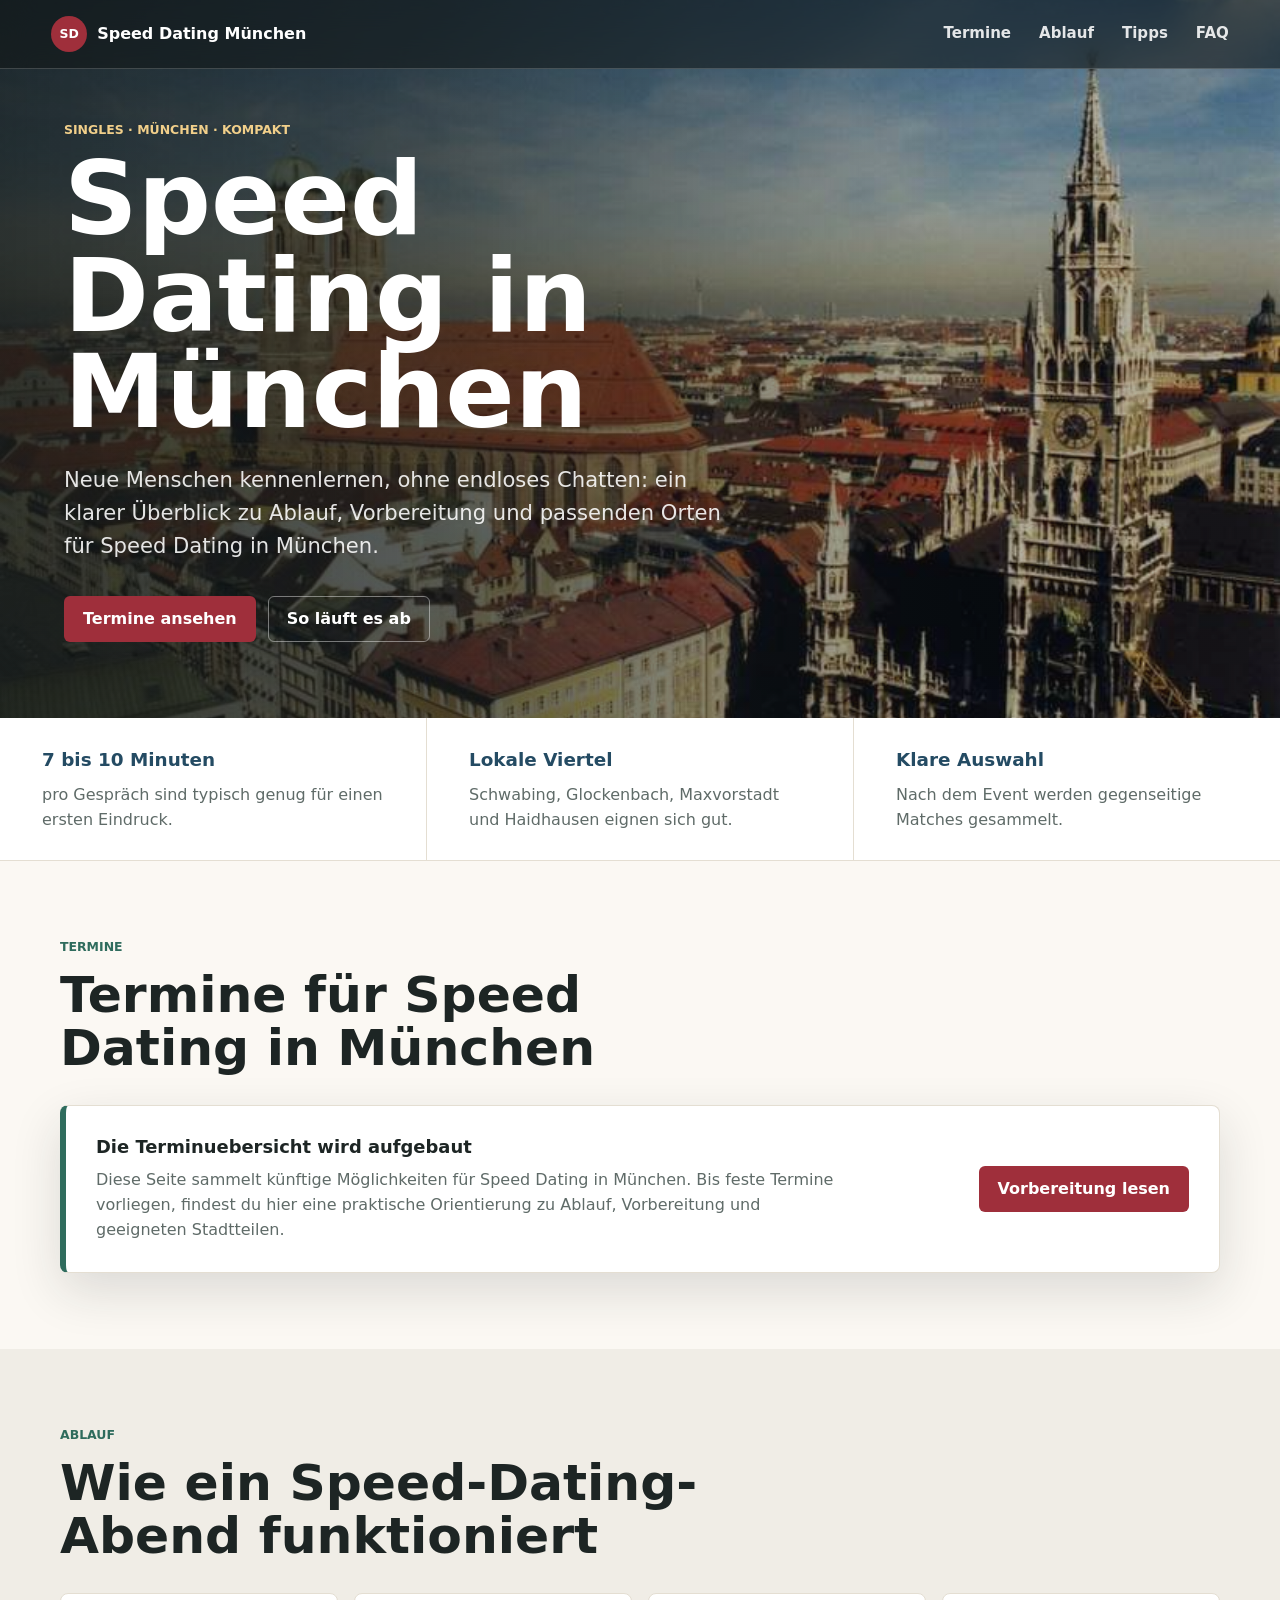
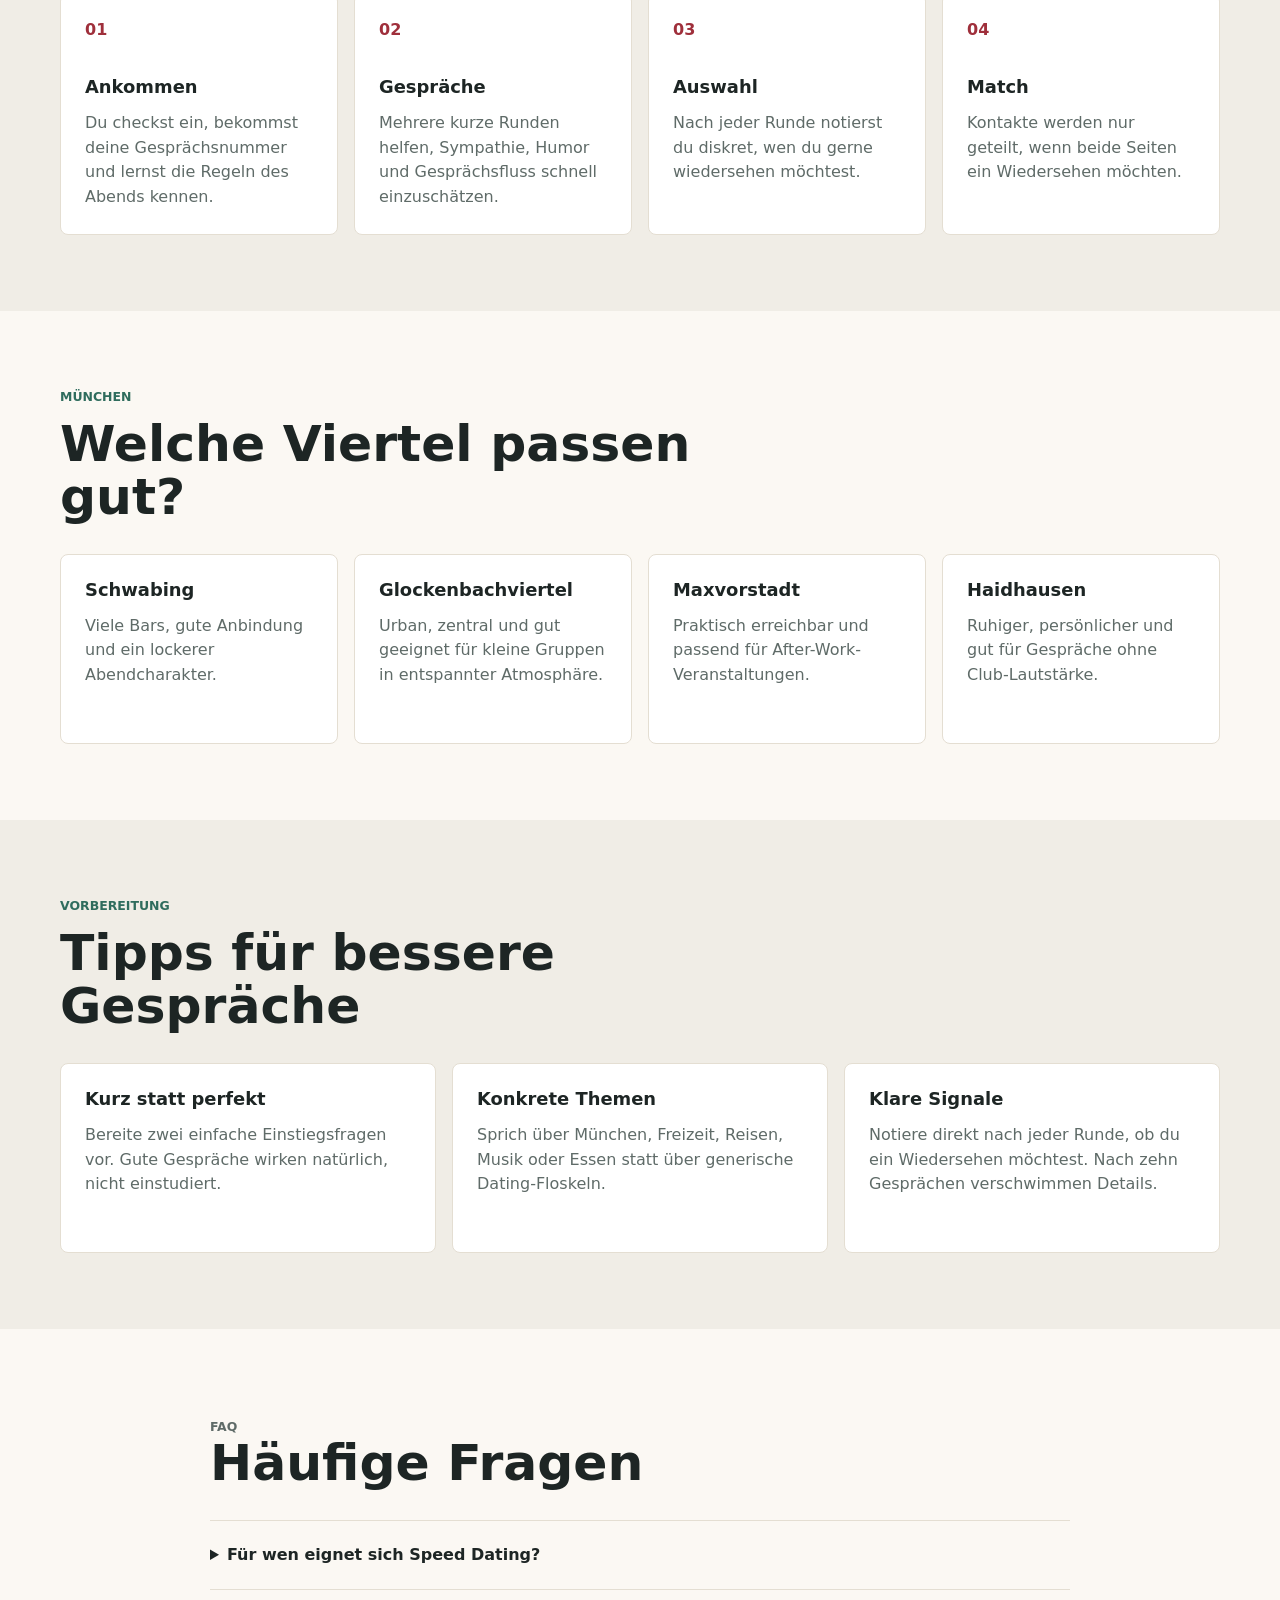
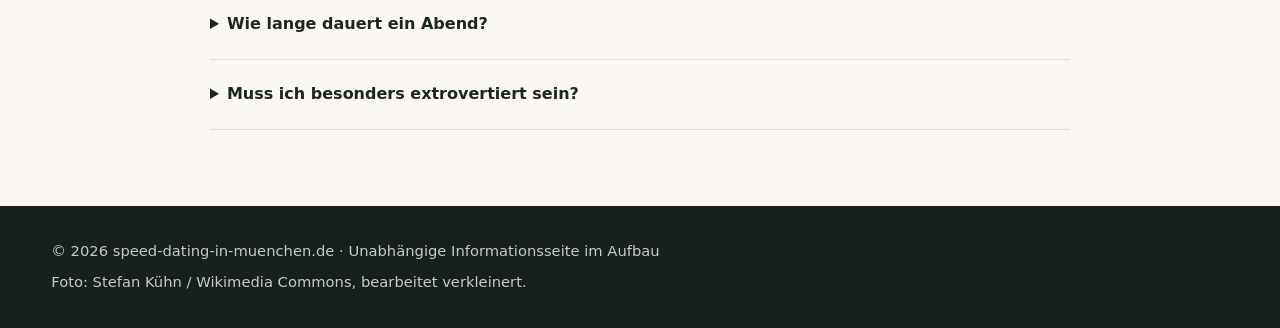
==== index.html @ 62403148 "Initial static site" ====
<!doctype html>
<html lang="de">
  <head>
    <meta charset="utf-8">
    <meta name="viewport" content="width=device-width, initial-scale=1">
    <title>Speed Dating in München | Termine, Ablauf und Tipps</title>
    <meta name="description" content="Speed Dating in München: kompakter Überblick zu Ablauf, passenden Vierteln, Vorbereitung und künftigen Terminen für Singles in München.">
    <link rel="canonical" href="https://speed-dating-in-muenchen.de/">
    <meta name="robots" content="index,follow">
    <meta property="og:type" content="website">
    <meta property="og:title" content="Speed Dating in München">
    <meta property="og:description" content="Ein lokaler Überblick für Singles: Ablauf, Vorbereitung und kommende Speed-Dating-Möglichkeiten in München.">
    <meta property="og:url" content="https://speed-dating-in-muenchen.de/">
    <meta property="og:image" content="https://speed-dating-in-muenchen.de/assets/munich-skyline.jpg">
    <meta name="twitter:card" content="summary_large_image">
    <link rel="stylesheet" href="/styles.css">
    <script type="application/ld+json">
      {
        "@context": "https://schema.org",
        "@type": "WebSite",
        "name": "Speed Dating in München",
        "url": "https://speed-dating-in-muenchen.de/",
        "inLanguage": "de-DE",
        "description": "Lokale Informationsseite zu Speed Dating in München, Ablauf, Vorbereitung und passenden Orten."
      }
    </script>
  </head>
  <body>
    <header class="site-header" aria-label="Kopfbereich">
      <a class="brand" href="/" aria-label="Speed Dating in München Startseite">
        <span class="brand-mark" aria-hidden="true">SD</span>
        <span>Speed Dating München</span>
      </a>
      <nav class="nav" aria-label="Hauptnavigation">
        <a href="#termine">Termine</a>
        <a href="#ablauf">Ablauf</a>
        <a href="#tipps">Tipps</a>
        <a href="#faq">FAQ</a>
      </nav>
    </header>

    <main>
      <section class="hero" aria-label="Speed Dating in München">
        <div class="hero-content">
          <p class="eyebrow">Singles · München · kompakt</p>
          <h1>Speed Dating in München</h1>
          <p class="hero-copy">Neue Menschen kennenlernen, ohne endloses Chatten: ein klarer Überblick zu Ablauf, Vorbereitung und passenden Orten für Speed Dating in München.</p>
          <div class="hero-actions">
            <a class="button button-primary" href="#termine">Termine ansehen</a>
            <a class="button button-secondary" href="#ablauf">So läuft es ab</a>
          </div>
        </div>
      </section>

      <section class="intro" aria-label="Kurzüberblick">
        <div class="intro-item">
          <strong>7 bis 10 Minuten</strong>
          <span>pro Gespräch sind typisch genug für einen ersten Eindruck.</span>
        </div>
        <div class="intro-item">
          <strong>Lokale Viertel</strong>
          <span>Schwabing, Glockenbach, Maxvorstadt und Haidhausen eignen sich gut.</span>
        </div>
        <div class="intro-item">
          <strong>Klare Auswahl</strong>
          <span>Nach dem Event werden gegenseitige Matches gesammelt.</span>
        </div>
      </section>

      <section id="termine" class="section">
        <div class="section-heading">
          <p class="eyebrow">Termine</p>
          <h2>Termine für Speed Dating in München</h2>
        </div>
        <div class="notice">
          <div>
            <h3>Die Terminuebersicht wird aufgebaut</h3>
            <p>Diese Seite sammelt künftige Möglichkeiten für Speed Dating in München. Bis feste Termine vorliegen, findest du hier eine praktische Orientierung zu Ablauf, Vorbereitung und geeigneten Stadtteilen.</p>
          </div>
          <a class="button button-primary" href="#tipps">Vorbereitung lesen</a>
        </div>
      </section>

      <section id="ablauf" class="section band">
        <div class="section-heading">
          <p class="eyebrow">Ablauf</p>
          <h2>Wie ein Speed-Dating-Abend funktioniert</h2>
        </div>
        <div class="steps">
          <article>
            <span>01</span>
            <h3>Ankommen</h3>
            <p>Du checkst ein, bekommst deine Gesprächsnummer und lernst die Regeln des Abends kennen.</p>
          </article>
          <article>
            <span>02</span>
            <h3>Gespräche</h3>
            <p>Mehrere kurze Runden helfen, Sympathie, Humor und Gesprächsfluss schnell einzuschätzen.</p>
          </article>
          <article>
            <span>03</span>
            <h3>Auswahl</h3>
            <p>Nach jeder Runde notierst du diskret, wen du gerne wiedersehen möchtest.</p>
          </article>
          <article>
            <span>04</span>
            <h3>Match</h3>
            <p>Kontakte werden nur geteilt, wenn beide Seiten ein Wiedersehen möchten.</p>
          </article>
        </div>
      </section>

      <section class="section">
        <div class="section-heading">
          <p class="eyebrow">München</p>
          <h2>Welche Viertel passen gut?</h2>
        </div>
        <div class="districts">
          <article>
            <h3>Schwabing</h3>
            <p>Viele Bars, gute Anbindung und ein lockerer Abendcharakter.</p>
          </article>
          <article>
            <h3>Glockenbachviertel</h3>
            <p>Urban, zentral und gut geeignet für kleine Gruppen in entspannter Atmosphäre.</p>
          </article>
          <article>
            <h3>Maxvorstadt</h3>
            <p>Praktisch erreichbar und passend für After-Work-Veranstaltungen.</p>
          </article>
          <article>
            <h3>Haidhausen</h3>
            <p>Ruhiger, persönlicher und gut für Gespräche ohne Club-Lautstärke.</p>
          </article>
        </div>
      </section>

      <section id="tipps" class="section band">
        <div class="section-heading">
          <p class="eyebrow">Vorbereitung</p>
          <h2>Tipps für bessere Gespräche</h2>
        </div>
        <div class="tips">
          <article>
            <h3>Kurz statt perfekt</h3>
            <p>Bereite zwei einfache Einstiegsfragen vor. Gute Gespräche wirken natürlich, nicht einstudiert.</p>
          </article>
          <article>
            <h3>Konkrete Themen</h3>
            <p>Sprich über München, Freizeit, Reisen, Musik oder Essen statt über generische Dating-Floskeln.</p>
          </article>
          <article>
            <h3>Klare Signale</h3>
            <p>Notiere direkt nach jeder Runde, ob du ein Wiedersehen möchtest. Nach zehn Gesprächen verschwimmen Details.</p>
          </article>
        </div>
      </section>

      <section id="faq" class="section faq">
        <div class="section-heading">
          <p class="eyebrow">FAQ</p>
          <h2>Häufige Fragen</h2>
        </div>
        <details>
          <summary>Für wen eignet sich Speed Dating?</summary>
          <p>Für Singles, die reale Gespräche schneller und verbindlicher finden als lange App-Chats.</p>
        </details>
        <details>
          <summary>Wie lange dauert ein Abend?</summary>
          <p>Viele Events dauern rund zwei Stunden, abhängig von Gruppengröße, Pausen und Auswertung.</p>
        </details>
        <details>
          <summary>Muss ich besonders extrovertiert sein?</summary>
          <p>Nein. Ein paar klare Fragen und aktives Zuhören reichen oft, um sympathisch und präsent zu wirken.</p>
        </details>
      </section>
    </main>

    <footer class="footer">
      <p>© 2026 speed-dating-in-muenchen.de · Unabhängige Informationsseite im Aufbau</p>
      <p>Foto: Stefan Kühn / Wikimedia Commons, bearbeitet verkleinert.</p>
    </footer>
  </body>
</html>
---- styles.css ----
:root {
  color-scheme: light;
  --ink: #1d2524;
  --muted: #5f6b68;
  --paper: #fbf8f3;
  --panel: #ffffff;
  --line: #e4ded2;
  --red: #9f2f3b;
  --red-dark: #7c2430;
  --green: #2f6c5d;
  --blue: #244b63;
  --shadow: 0 18px 50px rgba(29, 37, 36, 0.14);
}

* {
  box-sizing: border-box;
}

html {
  scroll-behavior: smooth;
}

body {
  margin: 0;
  background: var(--paper);
  color: var(--ink);
  font-family: Inter, ui-sans-serif, system-ui, -apple-system, BlinkMacSystemFont, "Segoe UI", sans-serif;
  line-height: 1.55;
}

a {
  color: inherit;
}

.site-header {
  position: fixed;
  z-index: 10;
  top: 0;
  left: 0;
  right: 0;
  display: flex;
  align-items: center;
  justify-content: space-between;
  gap: 24px;
  padding: 16px clamp(18px, 4vw, 56px);
  color: #fff;
  background: rgba(18, 24, 24, 0.58);
  backdrop-filter: blur(16px);
  border-bottom: 1px solid rgba(255, 255, 255, 0.18);
}

.brand {
  display: inline-flex;
  align-items: center;
  gap: 10px;
  text-decoration: none;
  font-weight: 800;
}

.brand-mark {
  display: inline-grid;
  place-items: center;
  width: 36px;
  height: 36px;
  border-radius: 50%;
  background: var(--red);
  font-size: 0.78rem;
  letter-spacing: 0;
}

.nav {
  display: flex;
  align-items: center;
  gap: clamp(12px, 2.6vw, 28px);
  font-size: 0.94rem;
  font-weight: 650;
}

.nav a {
  text-decoration: none;
  opacity: 0.88;
}

.nav a:hover {
  opacity: 1;
}

.hero {
  min-height: 78vh;
  display: grid;
  align-items: center;
  padding: 120px clamp(18px, 5vw, 72px) 76px;
  color: #fff;
  background:
    linear-gradient(90deg, rgba(18, 24, 24, 0.86) 0%, rgba(18, 24, 24, 0.7) 34%, rgba(18, 24, 24, 0.32) 76%),
    url("/assets/munich-skyline.jpg") center / cover no-repeat;
}

.hero-content {
  width: min(680px, 100%);
}

.eyebrow {
  margin: 0 0 12px;
  color: var(--green);
  font-size: 0.78rem;
  font-weight: 800;
  letter-spacing: 0;
  text-transform: uppercase;
}

.hero .eyebrow {
  color: #f1cf8a;
}

h1,
h2,
h3,
p {
  overflow-wrap: anywhere;
}

h1 {
  margin: 0;
  max-width: 12ch;
  font-size: clamp(3rem, 8vw, 6.5rem);
  line-height: 0.94;
  letter-spacing: 0;
}

.hero-copy {
  max-width: 58ch;
  margin: 24px 0 0;
  color: rgba(255, 255, 255, 0.88);
  font-size: clamp(1.04rem, 2vw, 1.32rem);
}

.hero-actions {
  display: flex;
  flex-wrap: wrap;
  gap: 12px;
  margin-top: 34px;
}

.button {
  display: inline-flex;
  align-items: center;
  justify-content: center;
  min-height: 46px;
  padding: 0 18px;
  border: 1px solid transparent;
  border-radius: 6px;
  text-decoration: none;
  font-weight: 800;
}

.button-primary {
  background: var(--red);
  color: #fff;
}

.button-primary:hover {
  background: var(--red-dark);
}

.button-secondary {
  border-color: rgba(255, 255, 255, 0.42);
  color: #fff;
}

.button-secondary:hover {
  border-color: #fff;
}

.intro {
  display: grid;
  grid-template-columns: repeat(3, minmax(0, 1fr));
  gap: 1px;
  background: var(--line);
  border-bottom: 1px solid var(--line);
}

.intro-item {
  min-height: 128px;
  padding: 28px clamp(18px, 4vw, 42px);
  background: var(--panel);
}

.intro-item strong {
  display: block;
  color: var(--blue);
  font-size: 1.15rem;
}

.intro-item span {
  display: block;
  margin-top: 8px;
  color: var(--muted);
}

.section {
  width: min(1160px, calc(100% - 36px));
  margin: 0 auto;
  padding: 76px 0;
}

.band {
  width: 100%;
  max-width: none;
  padding: 76px max(18px, calc((100vw - 1160px) / 2));
  background: #f0ede6;
}

.section-heading {
  max-width: 700px;
  margin-bottom: 30px;
}

h2 {
  margin: 0;
  color: var(--ink);
  font-size: clamp(2rem, 4vw, 3.15rem);
  line-height: 1.05;
  letter-spacing: 0;
}

h3 {
  margin: 0;
  font-size: 1.12rem;
  line-height: 1.25;
  letter-spacing: 0;
}

.notice {
  display: flex;
  align-items: center;
  justify-content: space-between;
  gap: 28px;
  padding: 30px;
  border: 1px solid var(--line);
  border-left: 6px solid var(--green);
  border-radius: 8px;
  background: var(--panel);
  box-shadow: var(--shadow);
}

.notice p {
  max-width: 760px;
  margin: 10px 0 0;
  color: var(--muted);
}

.notice .button {
  flex: 0 0 auto;
}

.steps,
.districts,
.tips {
  display: grid;
  grid-template-columns: repeat(4, minmax(0, 1fr));
  gap: 16px;
}

.tips {
  grid-template-columns: repeat(3, minmax(0, 1fr));
}

.steps article,
.districts article,
.tips article {
  min-height: 190px;
  padding: 24px;
  border: 1px solid var(--line);
  border-radius: 8px;
  background: var(--panel);
}

.steps span {
  display: inline-block;
  margin-bottom: 34px;
  color: var(--red);
  font-weight: 900;
}

.steps p,
.districts p,
.tips p,
.faq p {
  margin: 12px 0 0;
  color: var(--muted);
}

.faq {
  max-width: 860px;
}

details {
  border-top: 1px solid var(--line);
  background: transparent;
}

details:last-child {
  border-bottom: 1px solid var(--line);
}

summary {
  cursor: pointer;
  padding: 22px 0;
  color: var(--ink);
  font-weight: 800;
}

details p {
  padding: 0 0 22px;
}

.footer {
  padding: 34px clamp(18px, 4vw, 56px);
  color: rgba(255, 255, 255, 0.76);
  background: #17201f;
  font-size: 0.92rem;
}

.footer p {
  margin: 0;
}

.footer p + p {
  margin-top: 8px;
}

@media (max-width: 860px) {
  .site-header {
    position: absolute;
    align-items: flex-start;
    flex-direction: column;
    gap: 12px;
  }

  .nav {
    width: 100%;
    justify-content: space-between;
    gap: 8px;
    font-size: 0.86rem;
  }

  .hero {
    min-height: 74vh;
    padding-top: 168px;
    background-position: 58% center;
  }

  .intro,
  .steps,
  .districts,
  .tips {
    grid-template-columns: 1fr;
  }

  .notice {
    align-items: flex-start;
    flex-direction: column;
  }

  .notice .button,
  .hero-actions .button {
    width: 100%;
  }
}

@media (max-width: 520px) {
  .brand {
    font-size: 0.94rem;
  }

  .nav {
    flex-wrap: wrap;
    justify-content: flex-start;
  }

  .nav a {
    min-height: 32px;
    padding-right: 12px;
  }

  h1 {
    font-size: clamp(2.7rem, 16vw, 4.4rem);
  }

  .section,
  .band {
    padding-top: 56px;
    padding-bottom: 56px;
  }

  .steps article,
  .districts article,
  .tips article {
    min-height: auto;
  }
}
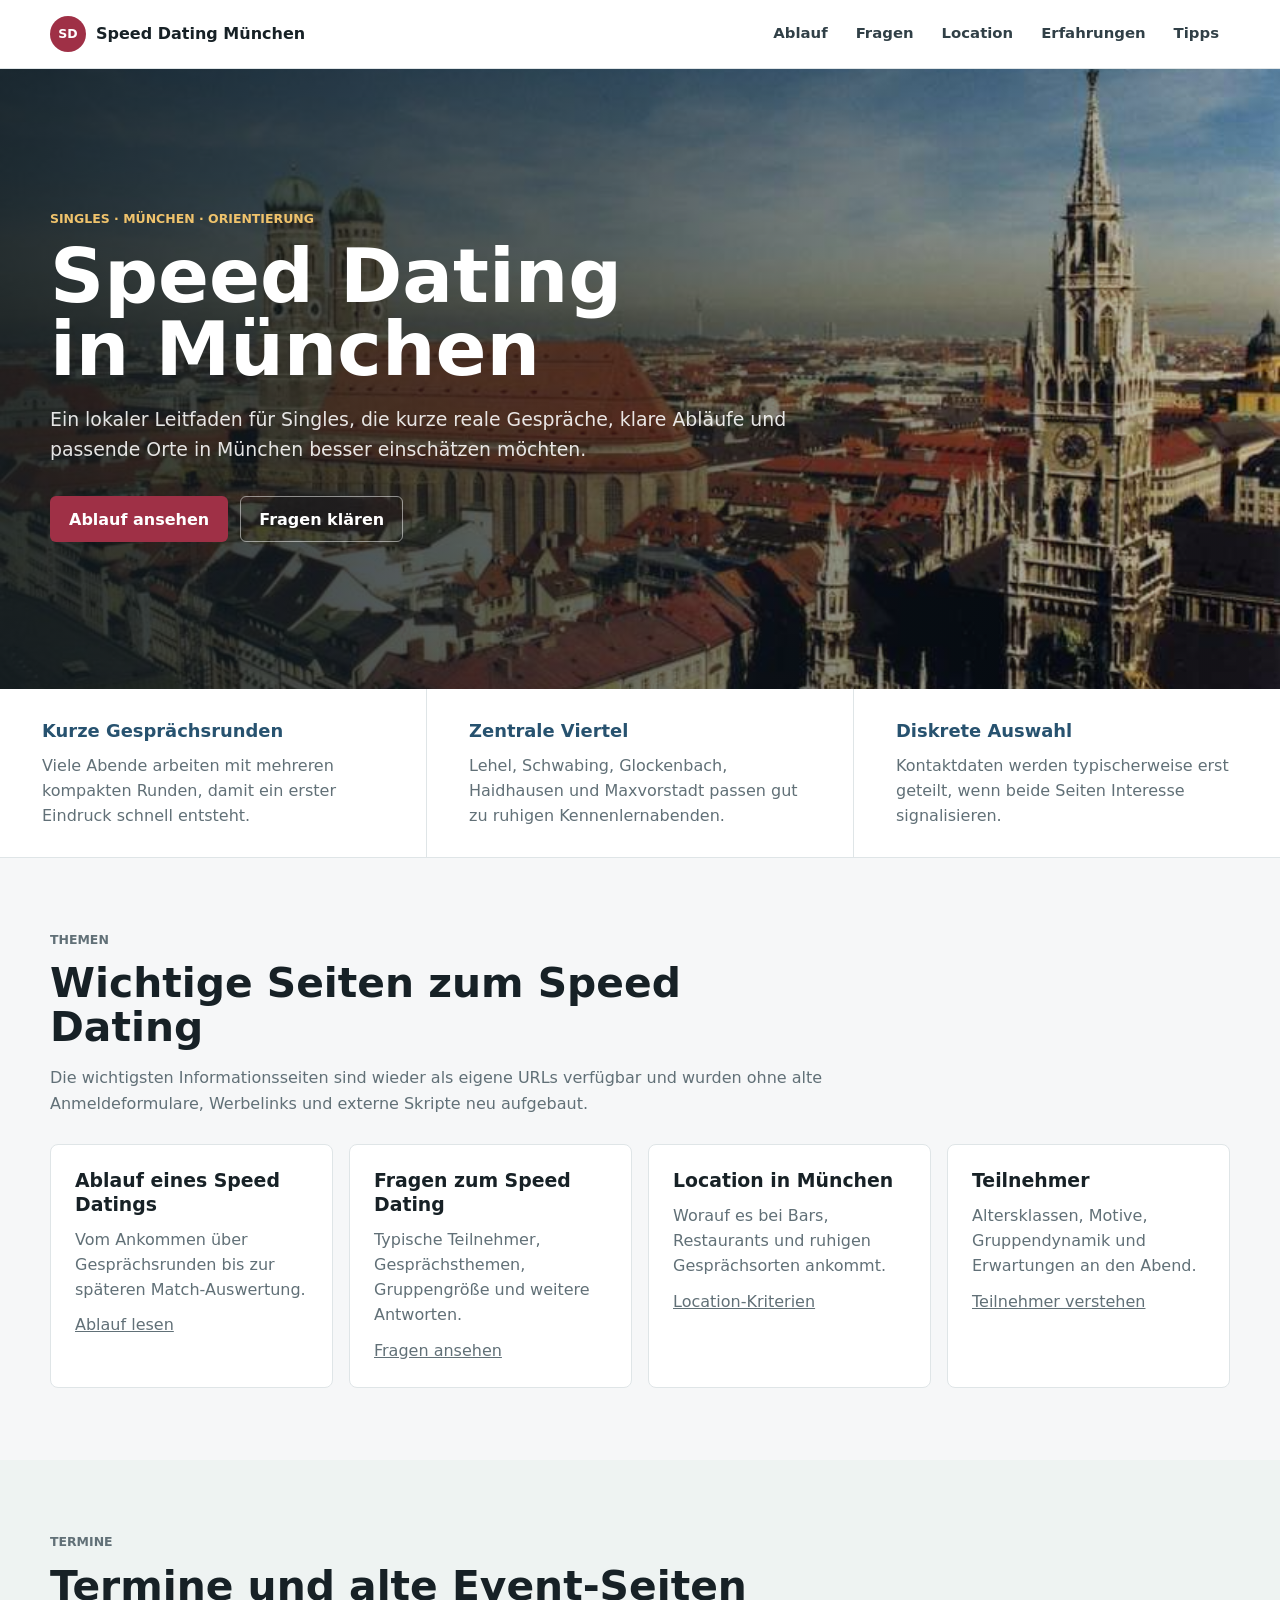
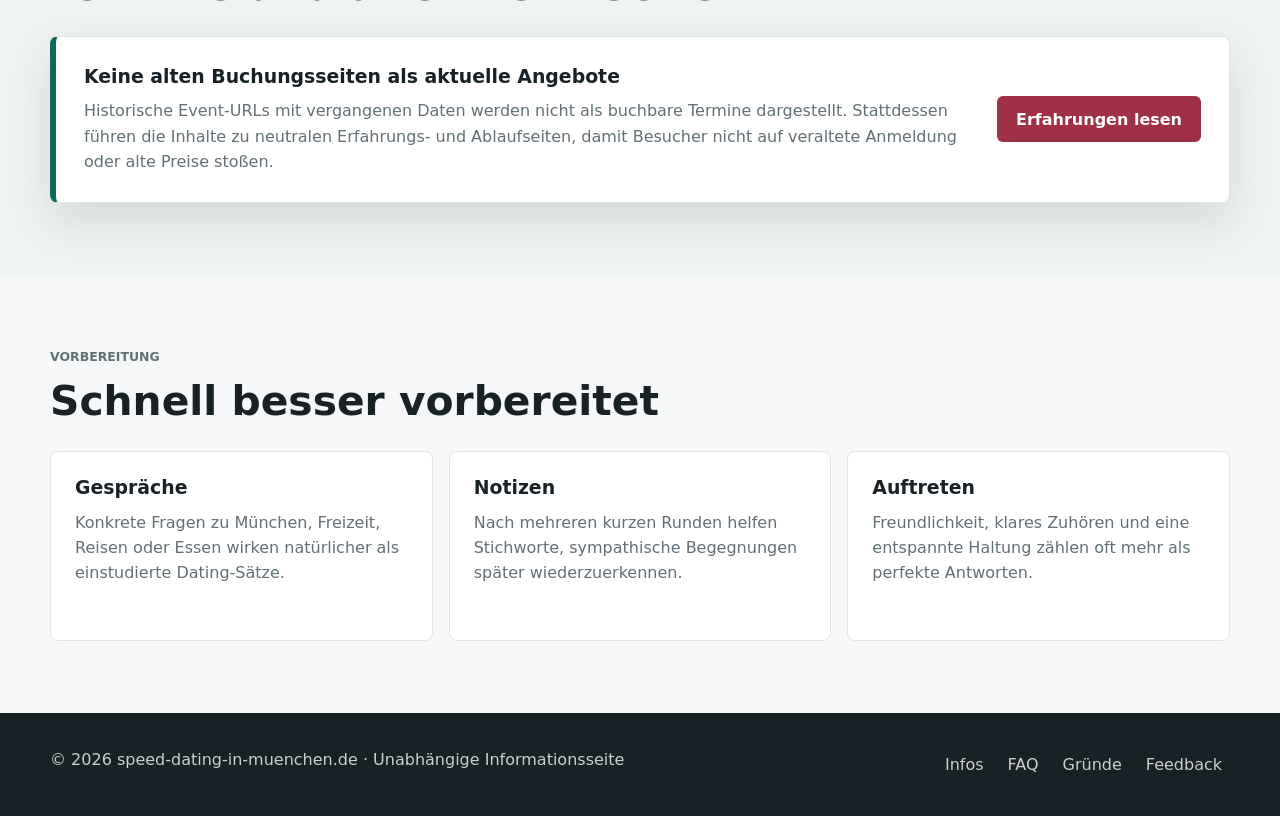
==== commit 36646f1c: "Restore archived speed dating pages" ====
--- a/index.html
+++ b/index.html
@@ -3,13 +3,13 @@
   <head>
     <meta charset="utf-8">
     <meta name="viewport" content="width=device-width, initial-scale=1">
-    <title>Speed Dating in München | Termine, Ablauf und Tipps</title>
-    <meta name="description" content="Speed Dating in München: kompakter Überblick zu Ablauf, passenden Vierteln, Vorbereitung und künftigen Terminen für Singles in München.">
+    <title>Speed Dating in München | Ablauf, Fragen, Tipps und Erfahrungen</title>
+    <meta name="description" content="Speed Dating in München: moderner Überblick zu Ablauf, passenden Locations, Teilnehmern, Fragen, Tipps und Erfahrungen.">
     <link rel="canonical" href="https://speed-dating-in-muenchen.de/">
     <meta name="robots" content="index,follow">
     <meta property="og:type" content="website">
     <meta property="og:title" content="Speed Dating in München">
-    <meta property="og:description" content="Ein lokaler Überblick für Singles: Ablauf, Vorbereitung und kommende Speed-Dating-Möglichkeiten in München.">
+    <meta property="og:description" content="Lokale Informationsseite zu Speed Dating in München, Ablauf, Vorbereitung, Teilnehmern und Erfahrungen.">
     <meta property="og:url" content="https://speed-dating-in-muenchen.de/">
     <meta property="og:image" content="https://speed-dating-in-muenchen.de/assets/munich-skyline.jpg">
     <meta name="twitter:card" content="summary_large_image">
@@ -20,165 +20,131 @@
         "@type": "WebSite",
         "name": "Speed Dating in München",
         "url": "https://speed-dating-in-muenchen.de/",
-        "inLanguage": "de-DE",
-        "description": "Lokale Informationsseite zu Speed Dating in München, Ablauf, Vorbereitung und passenden Orten."
+        "inLanguage": "de-DE"
       }
     </script>
   </head>
   <body>
-    <header class="site-header" aria-label="Kopfbereich">
-      <a class="brand" href="/" aria-label="Speed Dating in München Startseite">
-        <span class="brand-mark" aria-hidden="true">SD</span>
-        <span>Speed Dating München</span>
-      </a>
-      <nav class="nav" aria-label="Hauptnavigation">
-        <a href="#termine">Termine</a>
-        <a href="#ablauf">Ablauf</a>
-        <a href="#tipps">Tipps</a>
-        <a href="#faq">FAQ</a>
-      </nav>
+    <header class="site-header">
+      <div class="header-inner">
+        <a class="brand" href="/" aria-label="Speed Dating in München Startseite">
+          <span class="brand-mark" aria-hidden="true">SD</span>
+          <span>Speed Dating München</span>
+        </a>
+        <nav class="nav" aria-label="Hauptnavigation">
+          <a href="/speed-dating-ablauf.html">Ablauf</a>
+          <a href="/fragen.html">Fragen</a>
+          <a href="/location.html">Location</a>
+          <a href="/erfahrungen/">Erfahrungen</a>
+          <a href="/tipps.html">Tipps</a>
+        </nav>
+      </div>
     </header>
 
     <main>
       <section class="hero" aria-label="Speed Dating in München">
-        <div class="hero-content">
-          <p class="eyebrow">Singles · München · kompakt</p>
+        <div class="hero-inner">
+          <p class="kicker">Singles · München · Orientierung</p>
           <h1>Speed Dating in München</h1>
-          <p class="hero-copy">Neue Menschen kennenlernen, ohne endloses Chatten: ein klarer Überblick zu Ablauf, Vorbereitung und passenden Orten für Speed Dating in München.</p>
+          <p class="lead">Ein lokaler Leitfaden für Singles, die kurze reale Gespräche, klare Abläufe und passende Orte in München besser einschätzen möchten.</p>
           <div class="hero-actions">
-            <a class="button button-primary" href="#termine">Termine ansehen</a>
-            <a class="button button-secondary" href="#ablauf">So läuft es ab</a>
+            <a class="button button-primary" href="/speed-dating-ablauf.html">Ablauf ansehen</a>
+            <a class="button button-secondary" href="/fragen.html">Fragen klären</a>
           </div>
         </div>
       </section>
 
-      <section class="intro" aria-label="Kurzüberblick">
-        <div class="intro-item">
-          <strong>7 bis 10 Minuten</strong>
-          <span>pro Gespräch sind typisch genug für einen ersten Eindruck.</span>
+      <section class="quick-facts" aria-label="Kurzüberblick">
+        <article>
+          <strong>Kurze Gesprächsrunden</strong>
+          <span>Viele Abende arbeiten mit mehreren kompakten Runden, damit ein erster Eindruck schnell entsteht.</span>
+        </article>
+        <article>
+          <strong>Zentrale Viertel</strong>
+          <span>Lehel, Schwabing, Glockenbach, Haidhausen und Maxvorstadt passen gut zu ruhigen Kennenlernabenden.</span>
+        </article>
+        <article>
+          <strong>Diskrete Auswahl</strong>
+          <span>Kontaktdaten werden typischerweise erst geteilt, wenn beide Seiten Interesse signalisieren.</span>
+        </article>
+      </section>
+
+      <section class="section">
+        <div class="section-heading">
+          <p class="kicker">Themen</p>
+          <h2>Wichtige Seiten zum Speed Dating</h2>
+          <p>Die wichtigsten Informationsseiten sind wieder als eigene URLs verfügbar und wurden ohne alte Anmeldeformulare, Werbelinks und externe Skripte neu aufgebaut.</p>
         </div>
-        <div class="intro-item">
-          <strong>Lokale Viertel</strong>
-          <span>Schwabing, Glockenbach, Maxvorstadt und Haidhausen eignen sich gut.</span>
-        </div>
-        <div class="intro-item">
-          <strong>Klare Auswahl</strong>
-          <span>Nach dem Event werden gegenseitige Matches gesammelt.</span>
+        <div class="card-grid">
+          <article class="card">
+            <h3>Ablauf eines Speed Datings</h3>
+            <p>Vom Ankommen über Gesprächsrunden bis zur späteren Match-Auswertung.</p>
+            <p><a href="/speed-dating-ablauf.html">Ablauf lesen</a></p>
+          </article>
+          <article class="card">
+            <h3>Fragen zum Speed Dating</h3>
+            <p>Typische Teilnehmer, Gesprächsthemen, Gruppengröße und weitere Antworten.</p>
+            <p><a href="/fragen.html">Fragen ansehen</a></p>
+          </article>
+          <article class="card">
+            <h3>Location in München</h3>
+            <p>Worauf es bei Bars, Restaurants und ruhigen Gesprächsorten ankommt.</p>
+            <p><a href="/location.html">Location-Kriterien</a></p>
+          </article>
+          <article class="card">
+            <h3>Teilnehmer</h3>
+            <p>Altersklassen, Motive, Gruppendynamik und Erwartungen an den Abend.</p>
+            <p><a href="/teilnehmer.html">Teilnehmer verstehen</a></p>
+          </article>
         </div>
       </section>
 
-      <section id="termine" class="section">
+      <section class="section band">
         <div class="section-heading">
-          <p class="eyebrow">Termine</p>
-          <h2>Termine für Speed Dating in München</h2>
+          <p class="kicker">Termine</p>
+          <h2>Termine und alte Event-Seiten</h2>
         </div>
-        <div class="notice">
+        <div class="note">
           <div>
-            <h3>Die Terminuebersicht wird aufgebaut</h3>
-            <p>Diese Seite sammelt künftige Möglichkeiten für Speed Dating in München. Bis feste Termine vorliegen, findest du hier eine praktische Orientierung zu Ablauf, Vorbereitung und geeigneten Stadtteilen.</p>
+            <h3>Keine alten Buchungsseiten als aktuelle Angebote</h3>
+            <p>Historische Event-URLs mit vergangenen Daten werden nicht als buchbare Termine dargestellt. Stattdessen führen die Inhalte zu neutralen Erfahrungs- und Ablaufseiten, damit Besucher nicht auf veraltete Anmeldung oder alte Preise stoßen.</p>
           </div>
-          <a class="button button-primary" href="#tipps">Vorbereitung lesen</a>
-        </div>
-      </section>
-
-      <section id="ablauf" class="section band">
-        <div class="section-heading">
-          <p class="eyebrow">Ablauf</p>
-          <h2>Wie ein Speed-Dating-Abend funktioniert</h2>
-        </div>
-        <div class="steps">
-          <article>
-            <span>01</span>
-            <h3>Ankommen</h3>
-            <p>Du checkst ein, bekommst deine Gesprächsnummer und lernst die Regeln des Abends kennen.</p>
-          </article>
-          <article>
-            <span>02</span>
-            <h3>Gespräche</h3>
-            <p>Mehrere kurze Runden helfen, Sympathie, Humor und Gesprächsfluss schnell einzuschätzen.</p>
-          </article>
-          <article>
-            <span>03</span>
-            <h3>Auswahl</h3>
-            <p>Nach jeder Runde notierst du diskret, wen du gerne wiedersehen möchtest.</p>
-          </article>
-          <article>
-            <span>04</span>
-            <h3>Match</h3>
-            <p>Kontakte werden nur geteilt, wenn beide Seiten ein Wiedersehen möchten.</p>
-          </article>
+          <a class="button button-primary" href="/speed-dating-erfahrungen.html">Erfahrungen lesen</a>
         </div>
       </section>
 
       <section class="section">
         <div class="section-heading">
-          <p class="eyebrow">München</p>
-          <h2>Welche Viertel passen gut?</h2>
+          <p class="kicker">Vorbereitung</p>
+          <h2>Schnell besser vorbereitet</h2>
         </div>
-        <div class="districts">
-          <article>
-            <h3>Schwabing</h3>
-            <p>Viele Bars, gute Anbindung und ein lockerer Abendcharakter.</p>
+        <div class="card-grid">
+          <article class="card">
+            <h3>Gespräche</h3>
+            <p>Konkrete Fragen zu München, Freizeit, Reisen oder Essen wirken natürlicher als einstudierte Dating-Sätze.</p>
           </article>
-          <article>
-            <h3>Glockenbachviertel</h3>
-            <p>Urban, zentral und gut geeignet für kleine Gruppen in entspannter Atmosphäre.</p>
+          <article class="card">
+            <h3>Notizen</h3>
+            <p>Nach mehreren kurzen Runden helfen Stichworte, sympathische Begegnungen später wiederzuerkennen.</p>
           </article>
-          <article>
-            <h3>Maxvorstadt</h3>
-            <p>Praktisch erreichbar und passend für After-Work-Veranstaltungen.</p>
-          </article>
-          <article>
-            <h3>Haidhausen</h3>
-            <p>Ruhiger, persönlicher und gut für Gespräche ohne Club-Lautstärke.</p>
+          <article class="card">
+            <h3>Auftreten</h3>
+            <p>Freundlichkeit, klares Zuhören und eine entspannte Haltung zählen oft mehr als perfekte Antworten.</p>
           </article>
         </div>
-      </section>
-
-      <section id="tipps" class="section band">
-        <div class="section-heading">
-          <p class="eyebrow">Vorbereitung</p>
-          <h2>Tipps für bessere Gespräche</h2>
-        </div>
-        <div class="tips">
-          <article>
-            <h3>Kurz statt perfekt</h3>
-            <p>Bereite zwei einfache Einstiegsfragen vor. Gute Gespräche wirken natürlich, nicht einstudiert.</p>
-          </article>
-          <article>
-            <h3>Konkrete Themen</h3>
-            <p>Sprich über München, Freizeit, Reisen, Musik oder Essen statt über generische Dating-Floskeln.</p>
-          </article>
-          <article>
-            <h3>Klare Signale</h3>
-            <p>Notiere direkt nach jeder Runde, ob du ein Wiedersehen möchtest. Nach zehn Gesprächen verschwimmen Details.</p>
-          </article>
-        </div>
-      </section>
-
-      <section id="faq" class="section faq">
-        <div class="section-heading">
-          <p class="eyebrow">FAQ</p>
-          <h2>Häufige Fragen</h2>
-        </div>
-        <details>
-          <summary>Für wen eignet sich Speed Dating?</summary>
-          <p>Für Singles, die reale Gespräche schneller und verbindlicher finden als lange App-Chats.</p>
-        </details>
-        <details>
-          <summary>Wie lange dauert ein Abend?</summary>
-          <p>Viele Events dauern rund zwei Stunden, abhängig von Gruppengröße, Pausen und Auswertung.</p>
-        </details>
-        <details>
-          <summary>Muss ich besonders extrovertiert sein?</summary>
-          <p>Nein. Ein paar klare Fragen und aktives Zuhören reichen oft, um sympathisch und präsent zu wirken.</p>
-        </details>
       </section>
     </main>
 
     <footer class="footer">
-      <p>© 2026 speed-dating-in-muenchen.de · Unabhängige Informationsseite im Aufbau</p>
-      <p>Foto: Stefan Kühn / Wikimedia Commons, bearbeitet verkleinert.</p>
+      <div class="footer-inner">
+        <p>© 2026 speed-dating-in-muenchen.de · Unabhängige Informationsseite</p>
+        <nav class="footer-links" aria-label="Footer Navigation">
+          <a href="/details.html">Infos</a>
+          <a href="/faq.html">FAQ</a>
+          <a href="/gruende-fuer-speed-dating.html">Gründe</a>
+          <a href="/wie-komme-ich-an.html">Feedback</a>
+        </nav>
+      </div>
     </footer>
   </body>
 </html>
--- a/styles.css
+++ b/styles.css
@@ -1,15 +1,16 @@
 :root {
   color-scheme: light;
-  --ink: #1d2524;
-  --muted: #5f6b68;
-  --paper: #fbf8f3;
+  --ink: #172126;
+  --muted: #617077;
+  --paper: #f6f7f8;
   --panel: #ffffff;
-  --line: #e4ded2;
-  --red: #9f2f3b;
-  --red-dark: #7c2430;
-  --green: #2f6c5d;
-  --blue: #244b63;
-  --shadow: 0 18px 50px rgba(29, 37, 36, 0.14);
+  --line: #dfe5e7;
+  --wine: #9f3046;
+  --wine-dark: #7f2334;
+  --teal: #11675d;
+  --blue: #27526f;
+  --gold: #c8942c;
+  --shadow: 0 18px 45px rgba(23, 33, 38, 0.12);
 }
 
 * {
@@ -25,36 +26,45 @@
   background: var(--paper);
   color: var(--ink);
   font-family: Inter, ui-sans-serif, system-ui, -apple-system, BlinkMacSystemFont, "Segoe UI", sans-serif;
-  line-height: 1.55;
+  line-height: 1.58;
 }
 
 a {
   color: inherit;
 }
 
+img {
+  display: block;
+  max-width: 100%;
+}
+
 .site-header {
-  position: fixed;
-  z-index: 10;
+  position: sticky;
+  z-index: 20;
   top: 0;
-  left: 0;
-  right: 0;
+  background: rgba(255, 255, 255, 0.94);
+  border-bottom: 1px solid var(--line);
+  backdrop-filter: blur(14px);
+}
+
+.header-inner {
   display: flex;
   align-items: center;
   justify-content: space-between;
-  gap: 24px;
-  padding: 16px clamp(18px, 4vw, 56px);
-  color: #fff;
-  background: rgba(18, 24, 24, 0.58);
-  backdrop-filter: blur(16px);
-  border-bottom: 1px solid rgba(255, 255, 255, 0.18);
+  gap: 22px;
+  width: min(1180px, calc(100% - 36px));
+  margin: 0 auto;
+  padding: 14px 0;
 }
 
 .brand {
   display: inline-flex;
   align-items: center;
   gap: 10px;
+  min-width: fit-content;
+  color: var(--ink);
   text-decoration: none;
-  font-weight: 800;
+  font-weight: 850;
 }
 
 .brand-mark {
@@ -63,83 +73,116 @@
   width: 36px;
   height: 36px;
   border-radius: 50%;
-  background: var(--red);
+  background: var(--wine);
+  color: #fff;
   font-size: 0.78rem;
+  font-weight: 900;
   letter-spacing: 0;
 }
 
 .nav {
   display: flex;
-  align-items: center;
-  gap: clamp(12px, 2.6vw, 28px);
-  font-size: 0.94rem;
-  font-weight: 650;
+  flex-wrap: wrap;
+  justify-content: flex-end;
+  gap: 6px;
+}
+
+.nav a,
+.page-links a,
+.footer-links a {
+  border-radius: 6px;
+  text-decoration: none;
 }
 
 .nav a {
-  text-decoration: none;
-  opacity: 0.88;
-}
-
-.nav a:hover {
-  opacity: 1;
+  padding: 8px 11px;
+  color: #314047;
+  font-size: 0.93rem;
+  font-weight: 750;
+}
+
+.nav a:hover,
+.nav a:focus-visible {
+  color: var(--wine);
+  background: #f1f4f5;
 }
 
 .hero {
-  min-height: 78vh;
+  min-height: 620px;
   display: grid;
   align-items: center;
-  padding: 120px clamp(18px, 5vw, 72px) 76px;
   color: #fff;
   background:
-    linear-gradient(90deg, rgba(18, 24, 24, 0.86) 0%, rgba(18, 24, 24, 0.7) 34%, rgba(18, 24, 24, 0.32) 76%),
+    linear-gradient(90deg, rgba(15, 24, 28, 0.88), rgba(15, 24, 28, 0.64) 46%, rgba(15, 24, 28, 0.2)),
     url("/assets/munich-skyline.jpg") center / cover no-repeat;
 }
 
-.hero-content {
-  width: min(680px, 100%);
-}
-
-.eyebrow {
+.hero-inner {
+  width: min(1180px, calc(100% - 36px));
+  margin: 0 auto;
+  padding: 76px 0 82px;
+}
+
+.kicker {
   margin: 0 0 12px;
-  color: var(--green);
+  color: var(--teal);
   font-size: 0.78rem;
-  font-weight: 800;
+  font-weight: 900;
   letter-spacing: 0;
   text-transform: uppercase;
 }
 
-.hero .eyebrow {
-  color: #f1cf8a;
+.hero .kicker,
+.page-hero .kicker {
+  color: #f0c36c;
 }
 
 h1,
 h2,
 h3,
-p {
+p,
+li,
+summary {
   overflow-wrap: anywhere;
 }
 
+h1,
+h2,
+h3 {
+  letter-spacing: 0;
+}
+
 h1 {
+  max-width: 12ch;
   margin: 0;
-  max-width: 12ch;
-  font-size: clamp(3rem, 8vw, 6.5rem);
-  line-height: 0.94;
-  letter-spacing: 0;
-}
-
-.hero-copy {
-  max-width: 58ch;
-  margin: 24px 0 0;
+  font-size: 4.7rem;
+  line-height: 0.96;
+}
+
+h2 {
+  margin: 0;
+  font-size: 2.55rem;
+  line-height: 1.08;
+}
+
+h3 {
+  margin: 0;
+  font-size: 1.18rem;
+  line-height: 1.26;
+}
+
+.lead {
+  max-width: 68ch;
+  margin: 20px 0 0;
   color: rgba(255, 255, 255, 0.88);
-  font-size: clamp(1.04rem, 2vw, 1.32rem);
+  font-size: 1.18rem;
 }
 
 .hero-actions {
   display: flex;
   flex-wrap: wrap;
   gap: 12px;
-  margin-top: 34px;
+  margin-top: 32px;
 }
 
 .button {
@@ -151,28 +194,30 @@
   border: 1px solid transparent;
   border-radius: 6px;
   text-decoration: none;
-  font-weight: 800;
+  font-weight: 850;
 }
 
 .button-primary {
-  background: var(--red);
+  background: var(--wine);
   color: #fff;
 }
 
-.button-primary:hover {
-  background: var(--red-dark);
+.button-primary:hover,
+.button-primary:focus-visible {
+  background: var(--wine-dark);
 }
 
 .button-secondary {
-  border-color: rgba(255, 255, 255, 0.42);
+  border-color: rgba(255, 255, 255, 0.5);
   color: #fff;
 }
 
-.button-secondary:hover {
+.button-secondary:hover,
+.button-secondary:focus-visible {
   border-color: #fff;
 }
 
-.intro {
+.quick-facts {
   display: grid;
   grid-template-columns: repeat(3, minmax(0, 1fr));
   gap: 1px;
@@ -180,95 +225,54 @@
   border-bottom: 1px solid var(--line);
 }
 
-.intro-item {
+.quick-facts article {
   min-height: 128px;
   padding: 28px clamp(18px, 4vw, 42px);
   background: var(--panel);
 }
 
-.intro-item strong {
+.quick-facts strong {
   display: block;
   color: var(--blue);
-  font-size: 1.15rem;
-}
-
-.intro-item span {
+  font-size: 1.12rem;
+}
+
+.quick-facts span {
   display: block;
   margin-top: 8px;
   color: var(--muted);
 }
 
 .section {
-  width: min(1160px, calc(100% - 36px));
+  width: min(1180px, calc(100% - 36px));
   margin: 0 auto;
-  padding: 76px 0;
+  padding: 72px 0;
 }
 
 .band {
   width: 100%;
   max-width: none;
-  padding: 76px max(18px, calc((100vw - 1160px) / 2));
-  background: #f0ede6;
+  padding: 72px max(18px, calc((100vw - 1180px) / 2));
+  background: #eef3f2;
 }
 
 .section-heading {
-  max-width: 700px;
-  margin-bottom: 30px;
-}
-
-h2 {
-  margin: 0;
-  color: var(--ink);
-  font-size: clamp(2rem, 4vw, 3.15rem);
-  line-height: 1.05;
-  letter-spacing: 0;
-}
-
-h3 {
-  margin: 0;
-  font-size: 1.12rem;
-  line-height: 1.25;
-  letter-spacing: 0;
-}
-
-.notice {
-  display: flex;
-  align-items: center;
-  justify-content: space-between;
-  gap: 28px;
-  padding: 30px;
-  border: 1px solid var(--line);
-  border-left: 6px solid var(--green);
-  border-radius: 8px;
-  background: var(--panel);
-  box-shadow: var(--shadow);
-}
-
-.notice p {
-  max-width: 760px;
-  margin: 10px 0 0;
+  max-width: 780px;
+  margin-bottom: 28px;
+}
+
+.section-heading p,
+.content p {
   color: var(--muted);
 }
 
-.notice .button {
-  flex: 0 0 auto;
-}
-
-.steps,
-.districts,
-.tips {
+.card-grid {
   display: grid;
-  grid-template-columns: repeat(4, minmax(0, 1fr));
+  grid-template-columns: repeat(auto-fit, minmax(min(100%, 250px), 1fr));
   gap: 16px;
 }
 
-.tips {
-  grid-template-columns: repeat(3, minmax(0, 1fr));
-}
-
-.steps article,
-.districts article,
-.tips article {
+.card {
   min-height: 190px;
   padding: 24px;
   border: 1px solid var(--line);
@@ -276,28 +280,154 @@
   background: var(--panel);
 }
 
-.steps span {
-  display: inline-block;
-  margin-bottom: 34px;
-  color: var(--red);
+.card p,
+.step p,
+.note p,
+.content li,
+.aside-card li {
+  margin: 10px 0 0;
+  color: var(--muted);
+}
+
+.note {
+  display: flex;
+  align-items: center;
+  justify-content: space-between;
+  gap: 24px;
+  padding: 28px;
+  border: 1px solid var(--line);
+  border-left: 6px solid var(--teal);
+  border-radius: 8px;
+  background: var(--panel);
+  box-shadow: var(--shadow);
+}
+
+.note .button {
+  flex: 0 0 auto;
+}
+
+.page-hero {
+  color: #fff;
+  background:
+    linear-gradient(90deg, rgba(15, 24, 28, 0.9), rgba(15, 24, 28, 0.66) 52%, rgba(15, 24, 28, 0.28)),
+    url("/assets/munich-skyline.jpg") center / cover no-repeat;
+}
+
+.page-hero-inner {
+  width: min(1180px, calc(100% - 36px));
+  margin: 0 auto;
+  padding: 74px 0 70px;
+}
+
+.page-hero h1 {
+  max-width: 15ch;
+  font-size: 3.7rem;
+}
+
+.page-hero p {
+  max-width: 72ch;
+  margin: 18px 0 0;
+  color: rgba(255, 255, 255, 0.86);
+  font-size: 1.12rem;
+}
+
+.page-layout {
+  display: grid;
+  grid-template-columns: minmax(0, 1fr) 310px;
+  gap: 34px;
+  width: min(1180px, calc(100% - 36px));
+  margin: 0 auto;
+  padding: 58px 0 78px;
+}
+
+.content {
+  min-width: 0;
+}
+
+.content-section {
+  padding: 0 0 34px;
+}
+
+.content-section + .content-section {
+  padding-top: 34px;
+  border-top: 1px solid var(--line);
+}
+
+.content h2 {
+  font-size: 2rem;
+}
+
+.content h3 {
+  margin-top: 20px;
+}
+
+.content p {
+  margin: 12px 0 0;
+}
+
+.content ul,
+.aside-card ul {
+  margin: 14px 0 0;
+  padding-left: 1.2rem;
+}
+
+.steps {
+  display: grid;
+  gap: 14px;
+  margin-top: 20px;
+}
+
+.step {
+  display: grid;
+  grid-template-columns: 52px minmax(0, 1fr);
+  gap: 16px;
+  padding: 20px;
+  border: 1px solid var(--line);
+  border-radius: 8px;
+  background: var(--panel);
+}
+
+.step-number {
+  display: inline-grid;
+  place-items: center;
+  width: 44px;
+  height: 44px;
+  border-radius: 50%;
+  background: #edf4f3;
+  color: var(--teal);
   font-weight: 900;
 }
 
-.steps p,
-.districts p,
-.tips p,
-.faq p {
-  margin: 12px 0 0;
-  color: var(--muted);
-}
-
-.faq {
-  max-width: 860px;
+.data-table {
+  width: 100%;
+  margin-top: 20px;
+  border-collapse: collapse;
+  overflow: hidden;
+  border: 1px solid var(--line);
+  border-radius: 8px;
+  background: var(--panel);
+}
+
+.data-table th,
+.data-table td {
+  padding: 14px;
+  border-bottom: 1px solid var(--line);
+  text-align: left;
+  vertical-align: top;
+}
+
+.data-table th {
+  color: var(--ink);
+  background: #eef3f2;
+  font-size: 0.92rem;
+}
+
+.data-table tr:last-child td {
+  border-bottom: 0;
 }
 
 details {
   border-top: 1px solid var(--line);
-  background: transparent;
 }
 
 details:last-child {
@@ -306,97 +436,194 @@
 
 summary {
   cursor: pointer;
-  padding: 22px 0;
-  color: var(--ink);
-  font-weight: 800;
+  padding: 20px 0;
+  font-weight: 850;
 }
 
 details p {
-  padding: 0 0 22px;
+  margin: 0;
+  padding: 0 0 20px;
+}
+
+.aside {
+  align-self: start;
+  position: sticky;
+  top: 82px;
+}
+
+.aside-card {
+  padding: 22px;
+  border: 1px solid var(--line);
+  border-radius: 8px;
+  background: var(--panel);
+}
+
+.aside-card + .aside-card {
+  margin-top: 16px;
+}
+
+.page-links {
+  display: grid;
+  gap: 8px;
+  margin-top: 14px;
+}
+
+.page-links a {
+  padding: 10px 12px;
+  background: #f4f7f8;
+  color: #304049;
+  font-weight: 750;
+}
+
+.page-links a:hover,
+.page-links a:focus-visible {
+  color: var(--wine);
+  background: #edf2f3;
 }
 
 .footer {
-  padding: 34px clamp(18px, 4vw, 56px);
-  color: rgba(255, 255, 255, 0.76);
-  background: #17201f;
-  font-size: 0.92rem;
+  padding: 34px 0;
+  background: #172126;
+  color: rgba(255, 255, 255, 0.78);
+}
+
+.footer-inner {
+  display: flex;
+  align-items: flex-start;
+  justify-content: space-between;
+  gap: 22px;
+  width: min(1180px, calc(100% - 36px));
+  margin: 0 auto;
 }
 
 .footer p {
   margin: 0;
 }
 
-.footer p + p {
-  margin-top: 8px;
-}
-
-@media (max-width: 860px) {
-  .site-header {
-    position: absolute;
+.footer-links {
+  display: flex;
+  flex-wrap: wrap;
+  justify-content: flex-end;
+  gap: 8px;
+}
+
+.footer-links a {
+  padding: 5px 8px;
+}
+
+.footer-links a:hover,
+.footer-links a:focus-visible {
+  color: #fff;
+  background: rgba(255, 255, 255, 0.09);
+}
+
+@media (max-width: 920px) {
+  .header-inner,
+  .footer-inner {
+    flex-direction: column;
+    align-items: flex-start;
+  }
+
+  .nav,
+  .footer-links {
+    justify-content: flex-start;
+  }
+
+  .hero {
+    min-height: 560px;
+  }
+
+  h1 {
+    font-size: 3.6rem;
+  }
+
+  h2 {
+    font-size: 2.1rem;
+  }
+
+  .page-hero h1 {
+    font-size: 3rem;
+  }
+
+  .quick-facts,
+  .page-layout {
+    grid-template-columns: 1fr;
+  }
+
+  .aside {
+    position: static;
+  }
+
+  .note {
     align-items: flex-start;
     flex-direction: column;
-    gap: 12px;
+  }
+}
+
+@media (max-width: 560px) {
+  .header-inner {
+    width: min(100% - 24px, 1180px);
   }
 
   .nav {
     width: 100%;
-    justify-content: space-between;
-    gap: 8px;
-    font-size: 0.86rem;
+  }
+
+  .nav a {
+    flex: 1 1 auto;
+    min-height: 38px;
+    padding: 8px 9px;
+    text-align: center;
+  }
+
+  .hero-inner,
+  .page-hero-inner,
+  .section,
+  .page-layout,
+  .footer-inner {
+    width: min(100% - 28px, 1180px);
   }
 
   .hero {
-    min-height: 74vh;
-    padding-top: 168px;
+    min-height: 520px;
     background-position: 58% center;
   }
 
-  .intro,
-  .steps,
-  .districts,
-  .tips {
-    grid-template-columns: 1fr;
-  }
-
-  .notice {
-    align-items: flex-start;
-    flex-direction: column;
-  }
-
-  .notice .button,
-  .hero-actions .button {
+  h1 {
+    font-size: 2.8rem;
+  }
+
+  h2,
+  .content h2 {
+    font-size: 1.72rem;
+  }
+
+  .page-hero h1 {
+    font-size: 2.34rem;
+  }
+
+  .lead,
+  .page-hero p {
+    font-size: 1rem;
+  }
+
+  .hero-actions .button,
+  .note .button {
     width: 100%;
-  }
-}
-
-@media (max-width: 520px) {
-  .brand {
-    font-size: 0.94rem;
-  }
-
-  .nav {
-    flex-wrap: wrap;
-    justify-content: flex-start;
-  }
-
-  .nav a {
-    min-height: 32px;
-    padding-right: 12px;
-  }
-
-  h1 {
-    font-size: clamp(2.7rem, 16vw, 4.4rem);
   }
 
   .section,
   .band {
-    padding-top: 56px;
-    padding-bottom: 56px;
-  }
-
-  .steps article,
-  .districts article,
-  .tips article {
-    min-height: auto;
-  }
-}
+    padding-top: 54px;
+    padding-bottom: 54px;
+  }
+
+  .step {
+    grid-template-columns: 1fr;
+  }
+
+  .data-table {
+    display: block;
+    overflow-x: auto;
+  }
+}
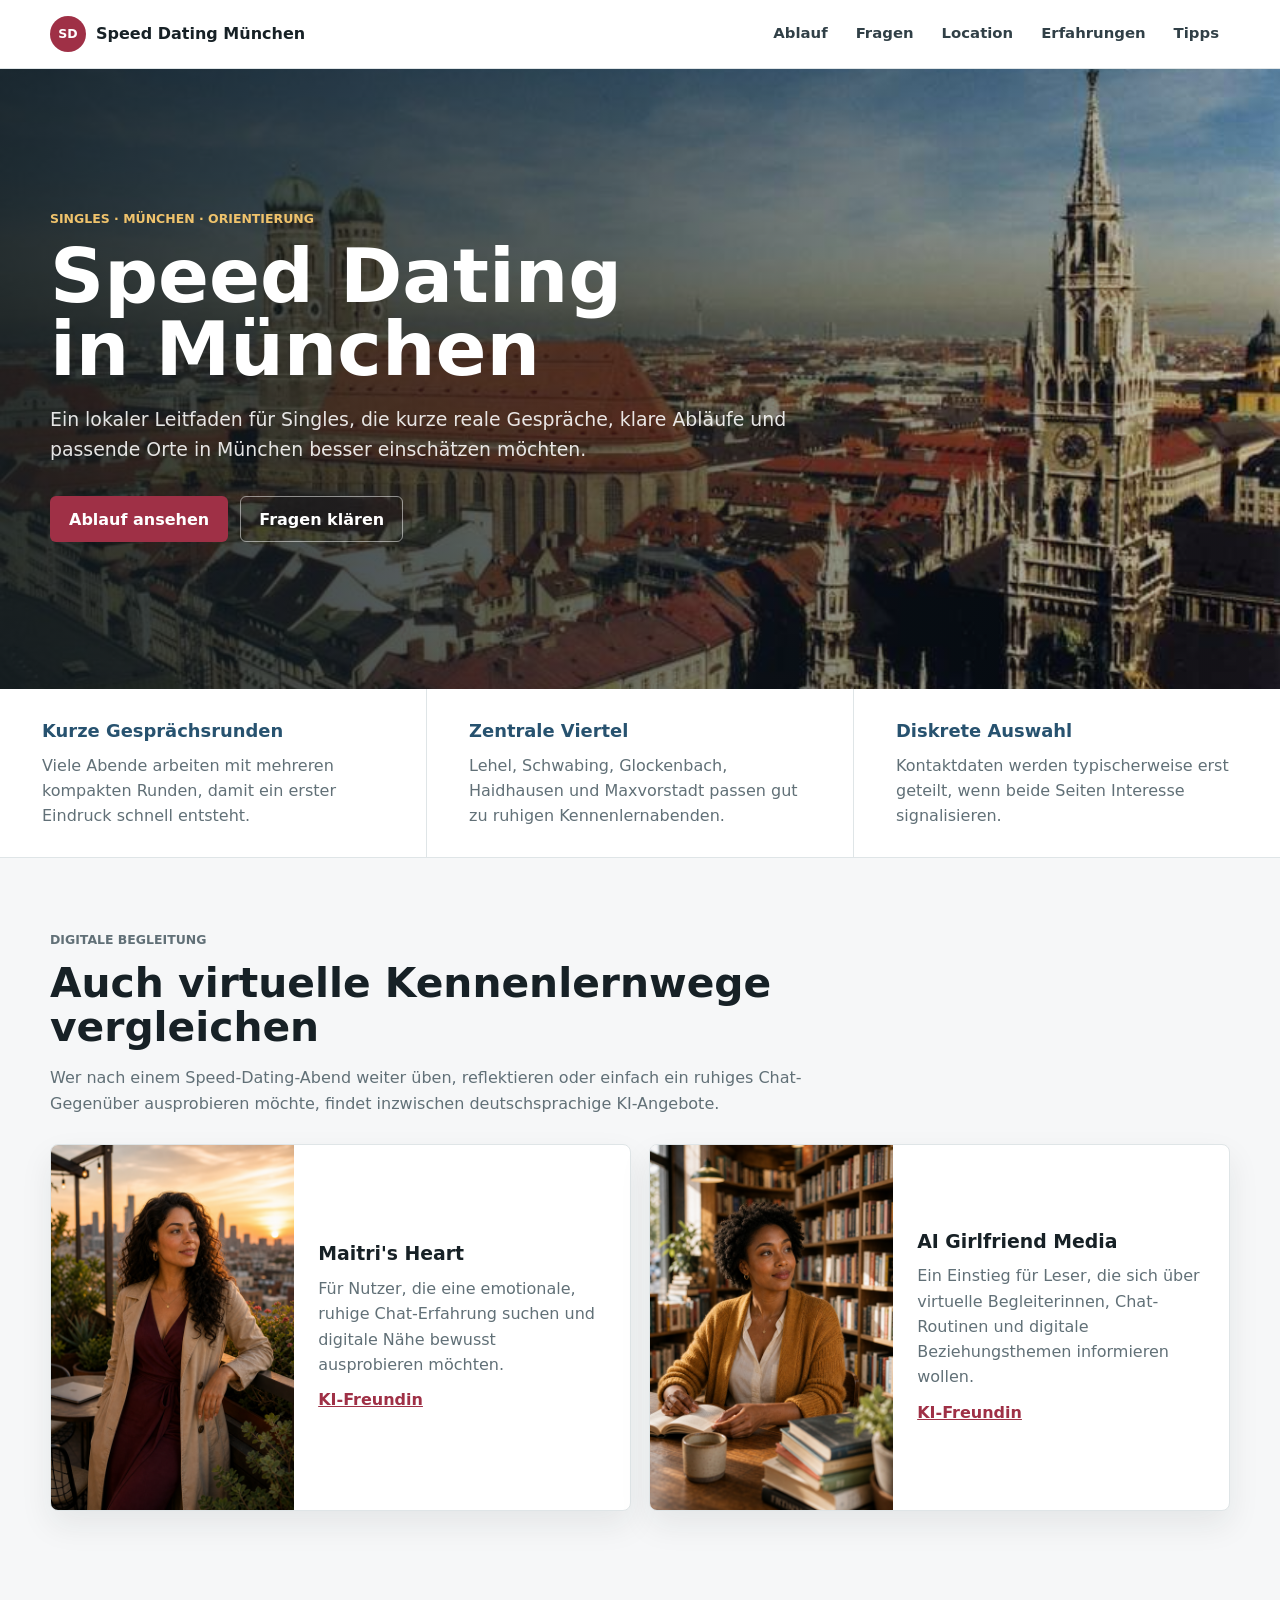
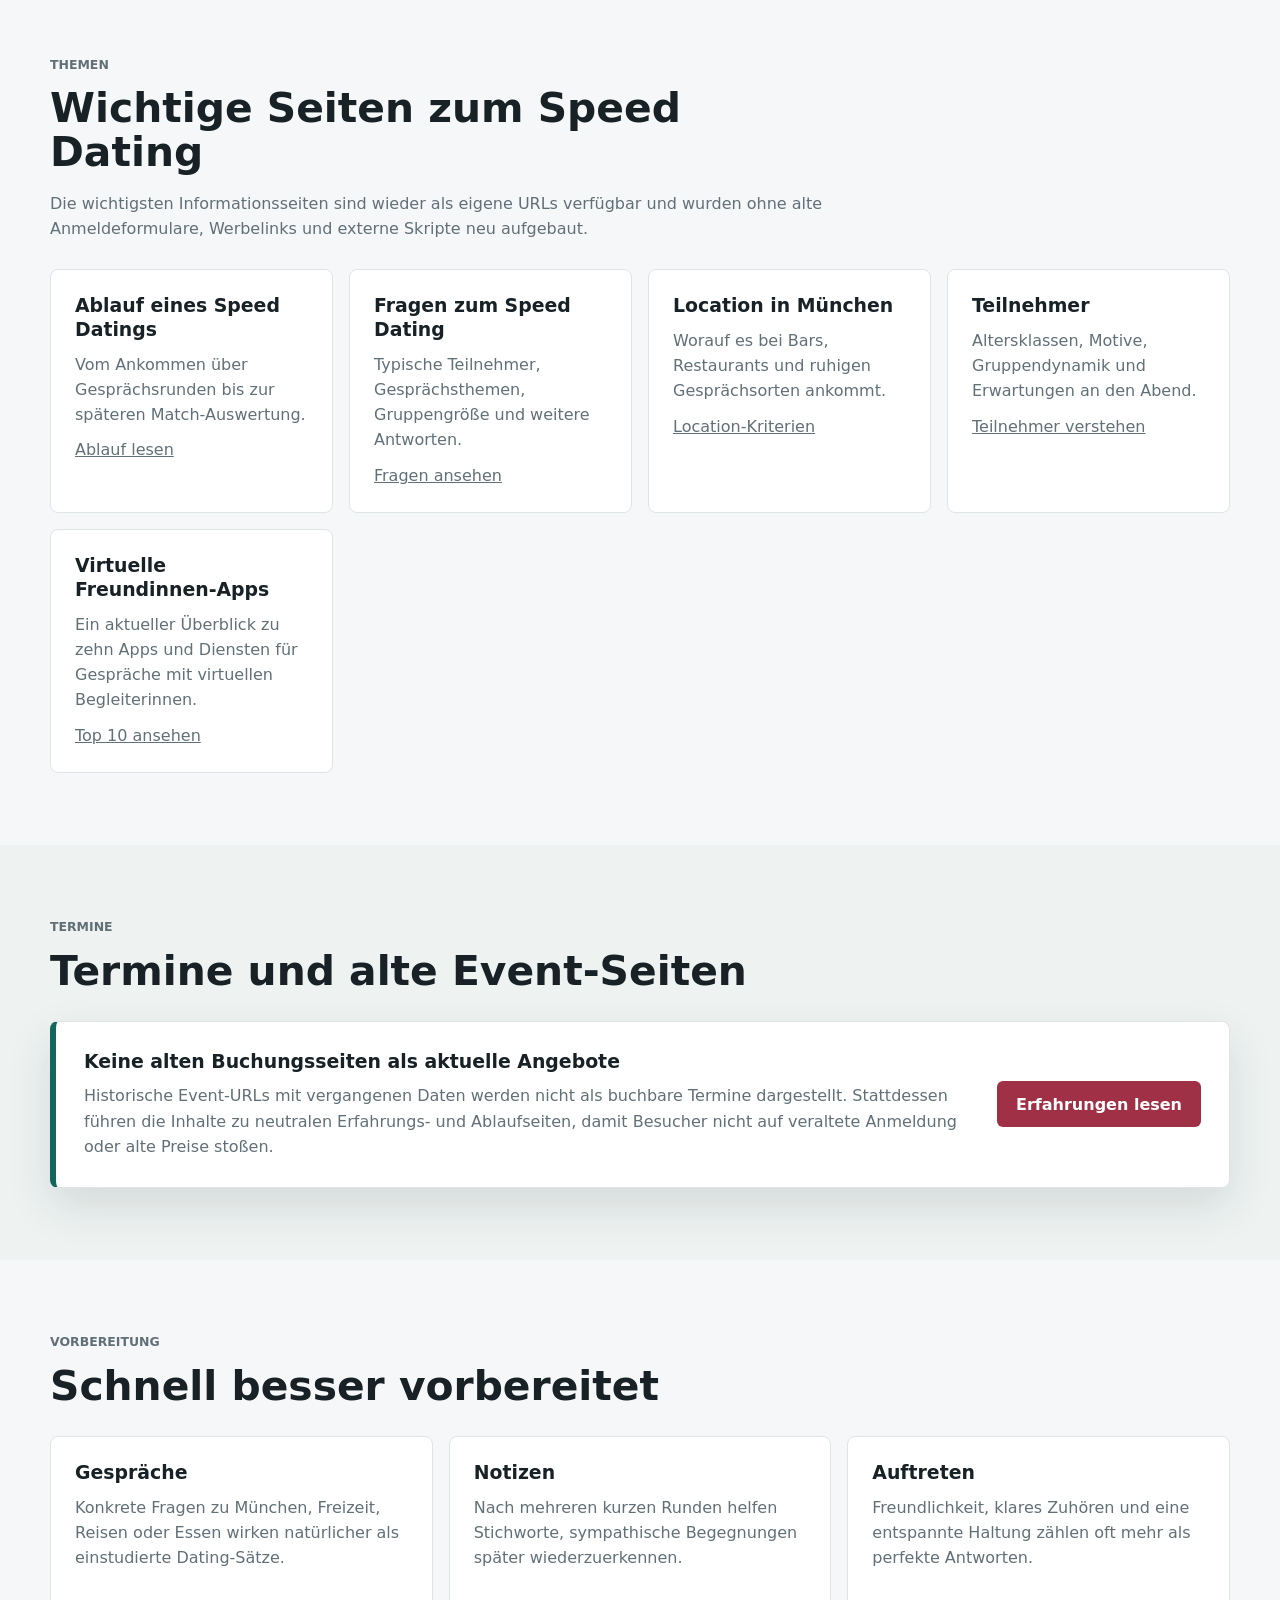
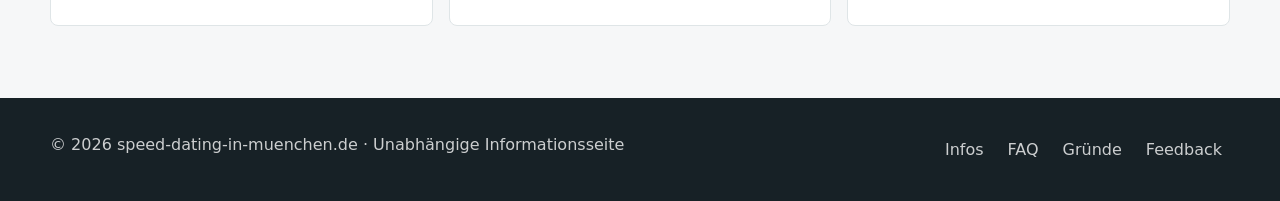
==== commit fc3fe5a7: "Add virtual girlfriend article and homepage links" ====
--- a/index.html
+++ b/index.html
@@ -71,6 +71,32 @@
 
       <section class="section">
         <div class="section-heading">
+          <p class="kicker">Digitale Begleitung</p>
+          <h2>Auch virtuelle Kennenlernwege vergleichen</h2>
+          <p>Wer nach einem Speed-Dating-Abend weiter üben, reflektieren oder einfach ein ruhiges Chat-Gegenüber ausprobieren möchte, findet inzwischen deutschsprachige KI-Angebote.</p>
+        </div>
+        <div class="partner-grid">
+          <article class="partner-card">
+            <img src="/assets/ki-freundin-maitrisheart.png" alt="Frau auf einer Terrasse als Symbol für eine moderne KI-Freundin" loading="lazy" width="1024" height="1536">
+            <div>
+              <h3>Maitri's Heart</h3>
+              <p>Für Nutzer, die eine emotionale, ruhige Chat-Erfahrung suchen und digitale Nähe bewusst ausprobieren möchten.</p>
+              <p><a href="https://maitrisheart.com/de/">KI-Freundin</a></p>
+            </div>
+          </article>
+          <article class="partner-card">
+            <img src="/assets/ki-freundin-aigirlfriend-media.png" alt="Frau in einer Bibliothek als Symbol für KI-gestützte Gespräche" loading="lazy" width="1024" height="1536">
+            <div>
+              <h3>AI Girlfriend Media</h3>
+              <p>Ein Einstieg für Leser, die sich über virtuelle Begleiterinnen, Chat-Routinen und digitale Beziehungsthemen informieren wollen.</p>
+              <p><a href="https://aigirlfriend.media/de/">KI-Freundin</a></p>
+            </div>
+          </article>
+        </div>
+      </section>
+
+      <section class="section">
+        <div class="section-heading">
           <p class="kicker">Themen</p>
           <h2>Wichtige Seiten zum Speed Dating</h2>
           <p>Die wichtigsten Informationsseiten sind wieder als eigene URLs verfügbar und wurden ohne alte Anmeldeformulare, Werbelinks und externe Skripte neu aufgebaut.</p>
@@ -95,6 +121,11 @@
             <h3>Teilnehmer</h3>
             <p>Altersklassen, Motive, Gruppendynamik und Erwartungen an den Abend.</p>
             <p><a href="/teilnehmer.html">Teilnehmer verstehen</a></p>
+          </article>
+          <article class="card">
+            <h3>Virtuelle Freundinnen-Apps</h3>
+            <p>Ein aktueller Überblick zu zehn Apps und Diensten für Gespräche mit virtuellen Begleiterinnen.</p>
+            <p><a href="/virtuelle-freundinnen-apps.html">Top 10 ansehen</a></p>
           </article>
         </div>
       </section>
--- a/styles.css
+++ b/styles.css
@@ -272,12 +272,52 @@
   gap: 16px;
 }
 
+.partner-grid {
+  display: grid;
+  grid-template-columns: repeat(2, minmax(0, 1fr));
+  gap: 18px;
+}
+
 .card {
   min-height: 190px;
   padding: 24px;
   border: 1px solid var(--line);
   border-radius: 8px;
   background: var(--panel);
+}
+
+.partner-card {
+  display: grid;
+  grid-template-columns: 42% minmax(0, 1fr);
+  overflow: hidden;
+  border: 1px solid var(--line);
+  border-radius: 8px;
+  background: var(--panel);
+  box-shadow: 0 14px 32px rgba(23, 33, 38, 0.08);
+}
+
+.partner-card img {
+  width: 100%;
+  height: 100%;
+  min-height: 300px;
+  object-fit: cover;
+}
+
+.partner-card div {
+  display: grid;
+  align-content: center;
+  padding: 24px;
+}
+
+.partner-card p {
+  margin: 10px 0 0;
+  color: var(--muted);
+}
+
+.partner-card a,
+.content a {
+  color: var(--wine);
+  font-weight: 850;
 }
 
 .card p,
@@ -363,6 +403,80 @@
 
 .content p {
   margin: 12px 0 0;
+}
+
+.article-image {
+  width: 100%;
+  margin: 0 0 30px;
+  overflow: hidden;
+  border: 1px solid var(--line);
+  border-radius: 8px;
+  background: var(--panel);
+}
+
+.article-image img {
+  width: 100%;
+  aspect-ratio: 16 / 9;
+  object-fit: cover;
+}
+
+.article-image figcaption {
+  padding: 10px 14px 12px;
+  color: var(--muted);
+  font-size: 0.92rem;
+}
+
+.ranked-list {
+  display: grid;
+  gap: 14px;
+  margin-top: 18px;
+}
+
+.ranked-card {
+  display: grid;
+  grid-template-columns: 50px minmax(0, 1fr);
+  gap: 16px;
+  padding: 20px;
+  border: 1px solid var(--line);
+  border-radius: 8px;
+  background: var(--panel);
+}
+
+.ranked-card h3 {
+  margin-top: 0;
+}
+
+.ranked-number {
+  display: inline-grid;
+  place-items: center;
+  width: 42px;
+  height: 42px;
+  border-radius: 50%;
+  background: #edf4f3;
+  color: var(--teal);
+  font-weight: 900;
+}
+
+.service-action {
+  display: inline-flex;
+  align-items: center;
+  justify-content: center;
+  min-height: 40px;
+  margin-top: 14px;
+  padding: 0 14px;
+  border: 1px solid var(--line);
+  border-radius: 6px;
+  background: #f4f7f8;
+  color: #304049;
+  cursor: pointer;
+  font: inherit;
+  font-weight: 850;
+}
+
+.service-action:hover,
+.service-action:focus-visible {
+  color: var(--wine);
+  background: #edf2f3;
 }
 
 .content ul,
@@ -546,8 +660,18 @@
   }
 
   .quick-facts,
+  .partner-grid,
   .page-layout {
     grid-template-columns: 1fr;
+  }
+
+  .partner-card {
+    grid-template-columns: 1fr;
+  }
+
+  .partner-card img {
+    height: 320px;
+    min-height: 0;
   }
 
   .aside {
@@ -612,6 +736,14 @@
     width: 100%;
   }
 
+  .ranked-card {
+    grid-template-columns: 1fr;
+  }
+
+  .service-action {
+    width: 100%;
+  }
+
   .section,
   .band {
     padding-top: 54px;
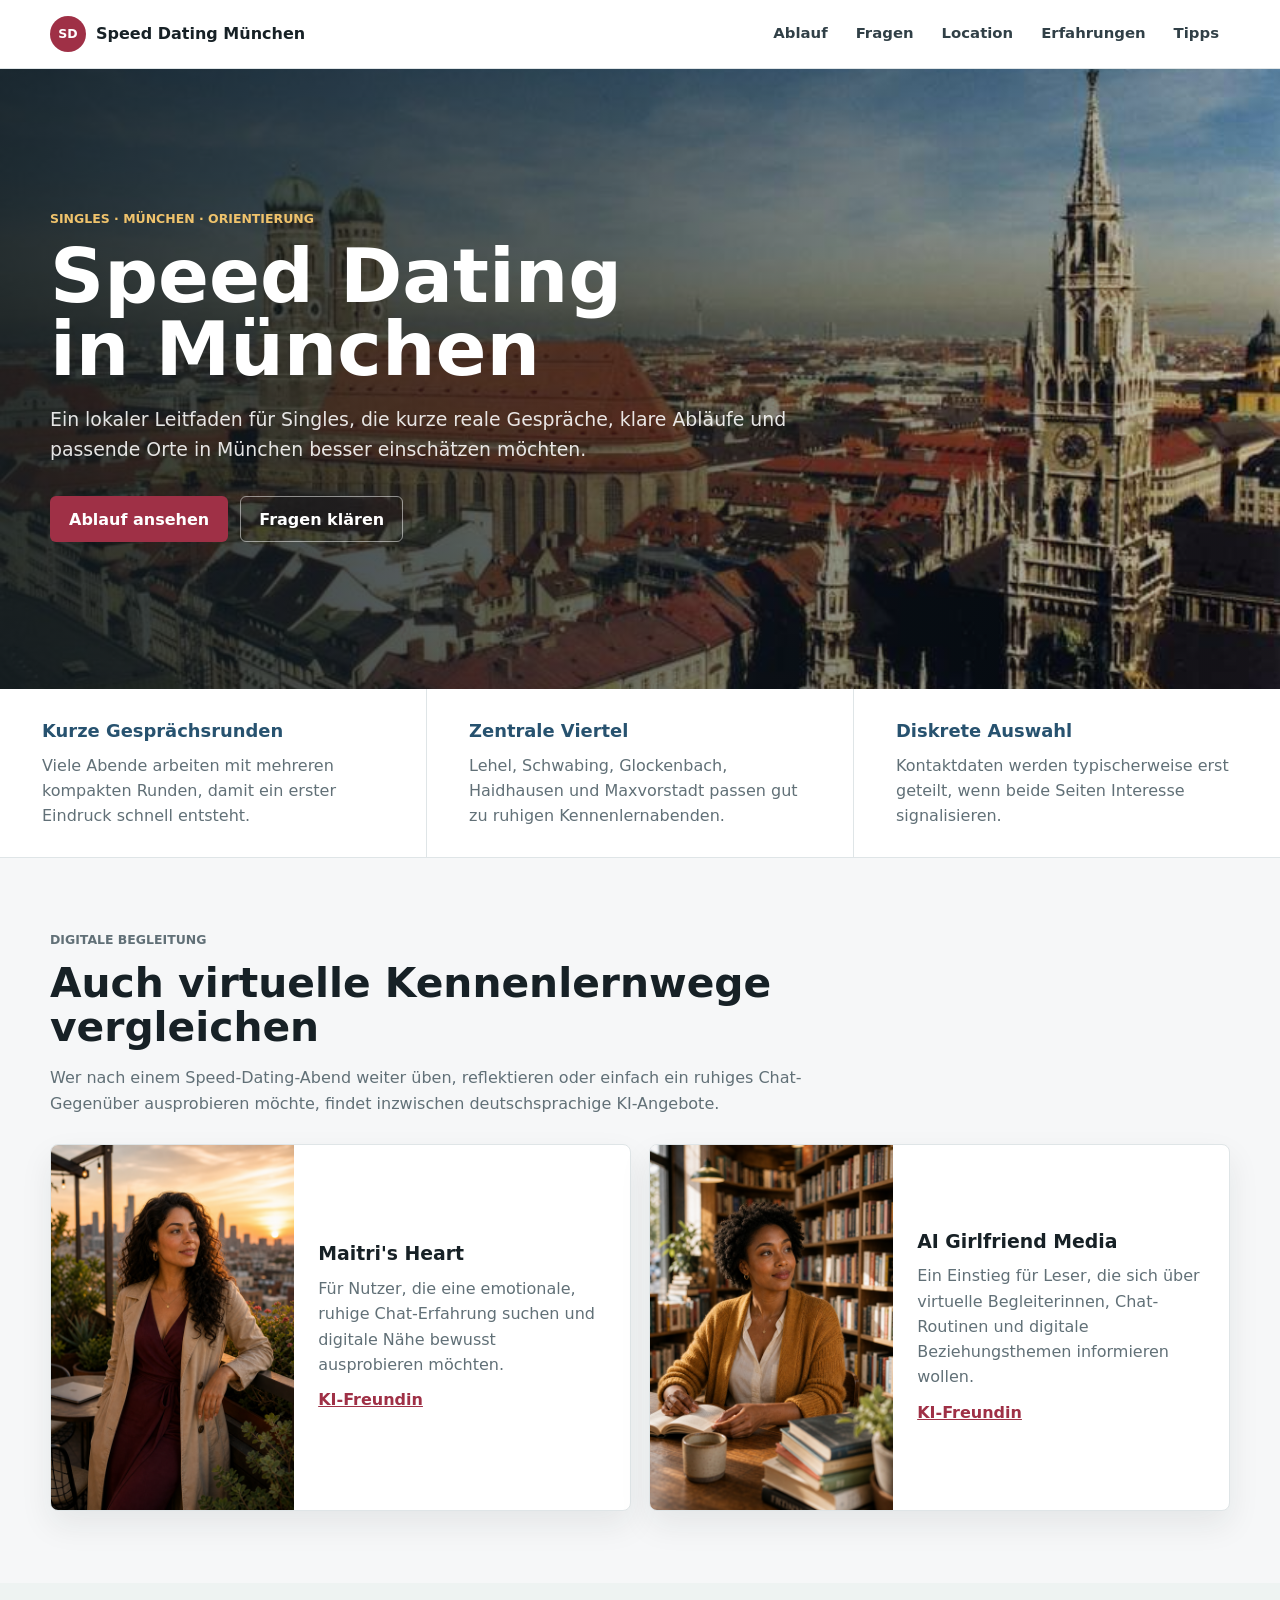
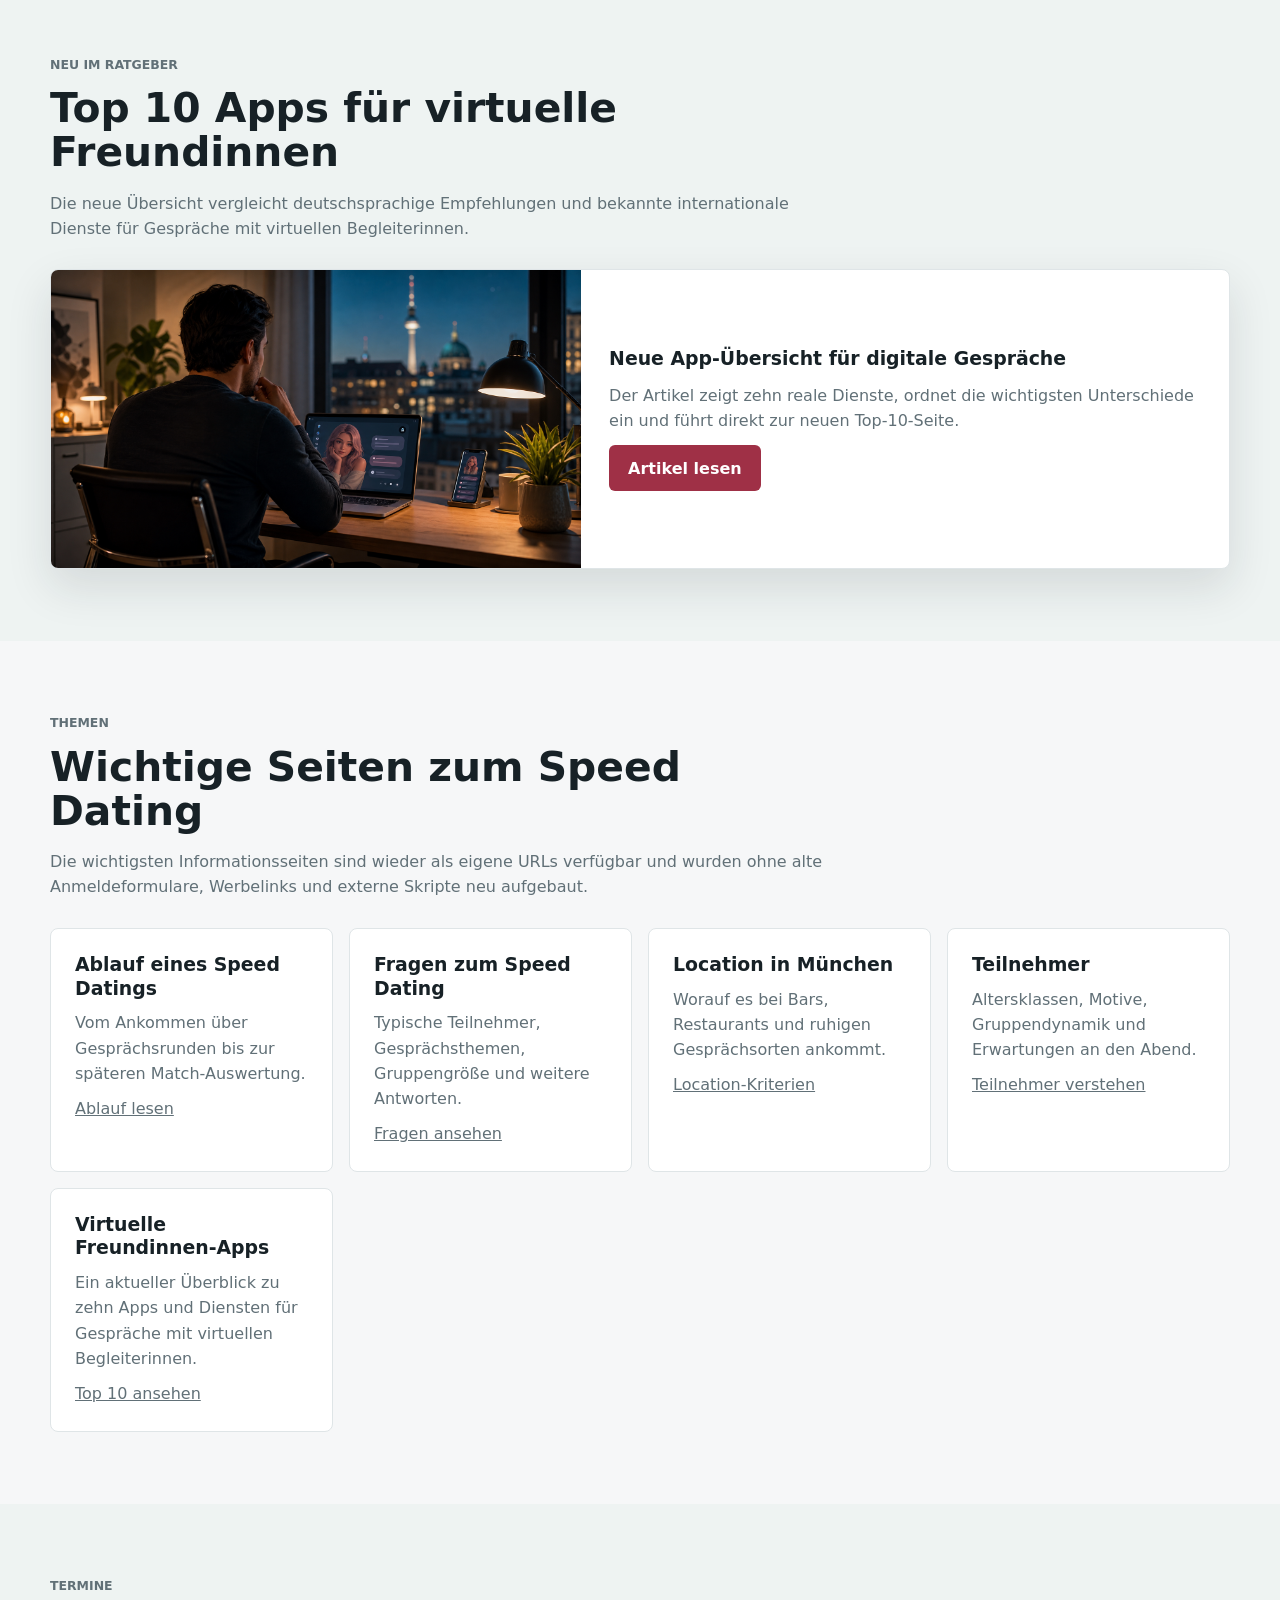
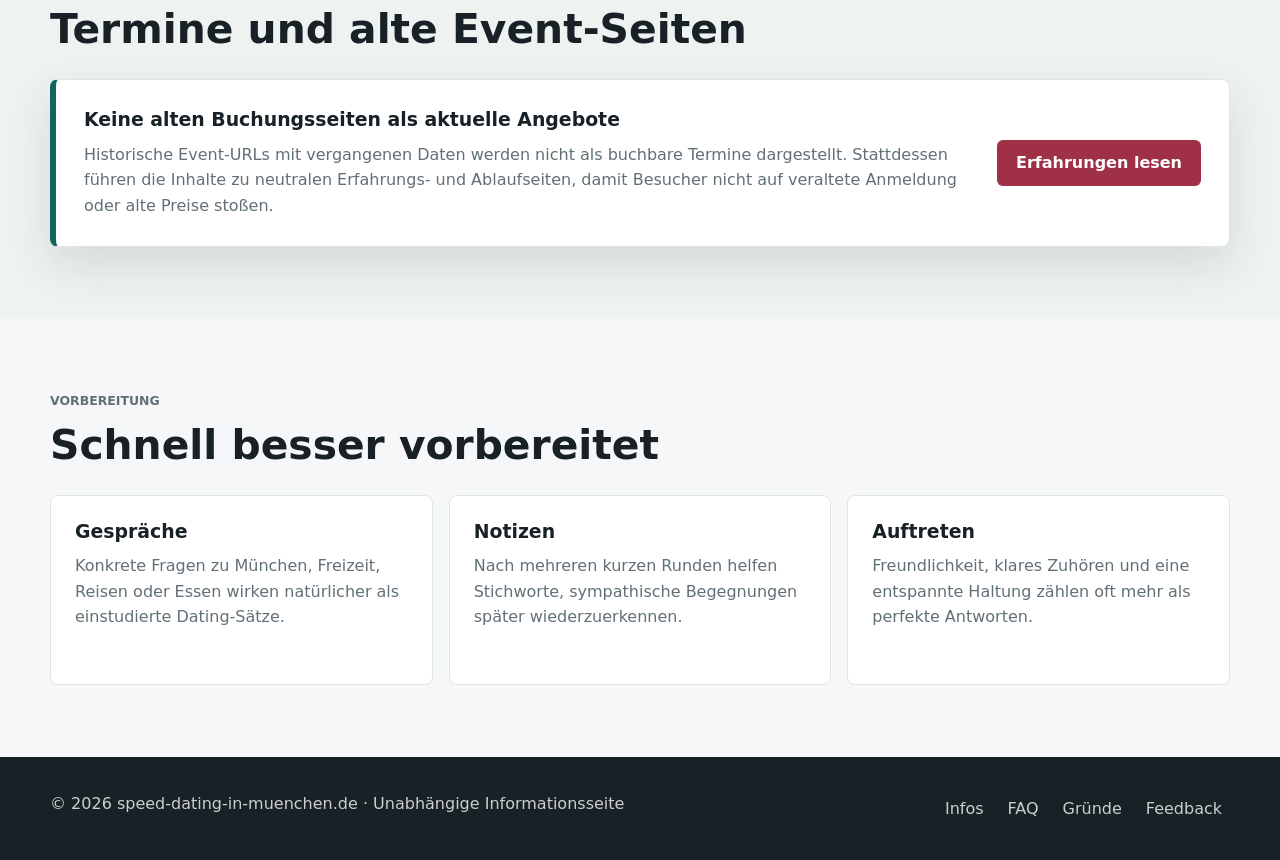
==== commit 2a7c2402: "Add homepage teaser for virtual girlfriend article" ====
--- a/index.html
+++ b/index.html
@@ -95,6 +95,22 @@
         </div>
       </section>
 
+      <section class="section band">
+        <div class="section-heading">
+          <p class="kicker">Neu im Ratgeber</p>
+          <h2>Top 10 Apps für virtuelle Freundinnen</h2>
+          <p>Die neue Übersicht vergleicht deutschsprachige Empfehlungen und bekannte internationale Dienste für Gespräche mit virtuellen Begleiterinnen.</p>
+        </div>
+        <article class="article-teaser">
+          <img src="/assets/virtuelle-freundin-apps-hero.png" alt="Digitale Chat-Oberfläche mit einer virtuellen Begleiterin" loading="lazy" width="1672" height="941">
+          <div>
+            <h3>Neue App-Übersicht für digitale Gespräche</h3>
+            <p>Der Artikel zeigt zehn reale Dienste, ordnet die wichtigsten Unterschiede ein und führt direkt zur neuen Top-10-Seite.</p>
+            <p><a class="button button-primary" href="/virtuelle-freundinnen-apps.html">Artikel lesen</a></p>
+          </div>
+        </article>
+      </section>
+
       <section class="section">
         <div class="section-heading">
           <p class="kicker">Themen</p>
--- a/styles.css
+++ b/styles.css
@@ -320,6 +320,34 @@
   font-weight: 850;
 }
 
+.article-teaser {
+  display: grid;
+  grid-template-columns: minmax(0, 0.9fr) minmax(0, 1.1fr);
+  overflow: hidden;
+  border: 1px solid var(--line);
+  border-radius: 8px;
+  background: var(--panel);
+  box-shadow: var(--shadow);
+}
+
+.article-teaser img {
+  width: 100%;
+  height: 100%;
+  min-height: 280px;
+  object-fit: cover;
+}
+
+.article-teaser div {
+  display: grid;
+  align-content: center;
+  padding: 28px;
+}
+
+.article-teaser p {
+  margin: 12px 0 0;
+  color: var(--muted);
+}
+
 .card p,
 .step p,
 .note p,
@@ -661,6 +689,7 @@
 
   .quick-facts,
   .partner-grid,
+  .article-teaser,
   .page-layout {
     grid-template-columns: 1fr;
   }
@@ -671,6 +700,11 @@
 
   .partner-card img {
     height: 320px;
+    min-height: 0;
+  }
+
+  .article-teaser img {
+    height: 280px;
     min-height: 0;
   }
 
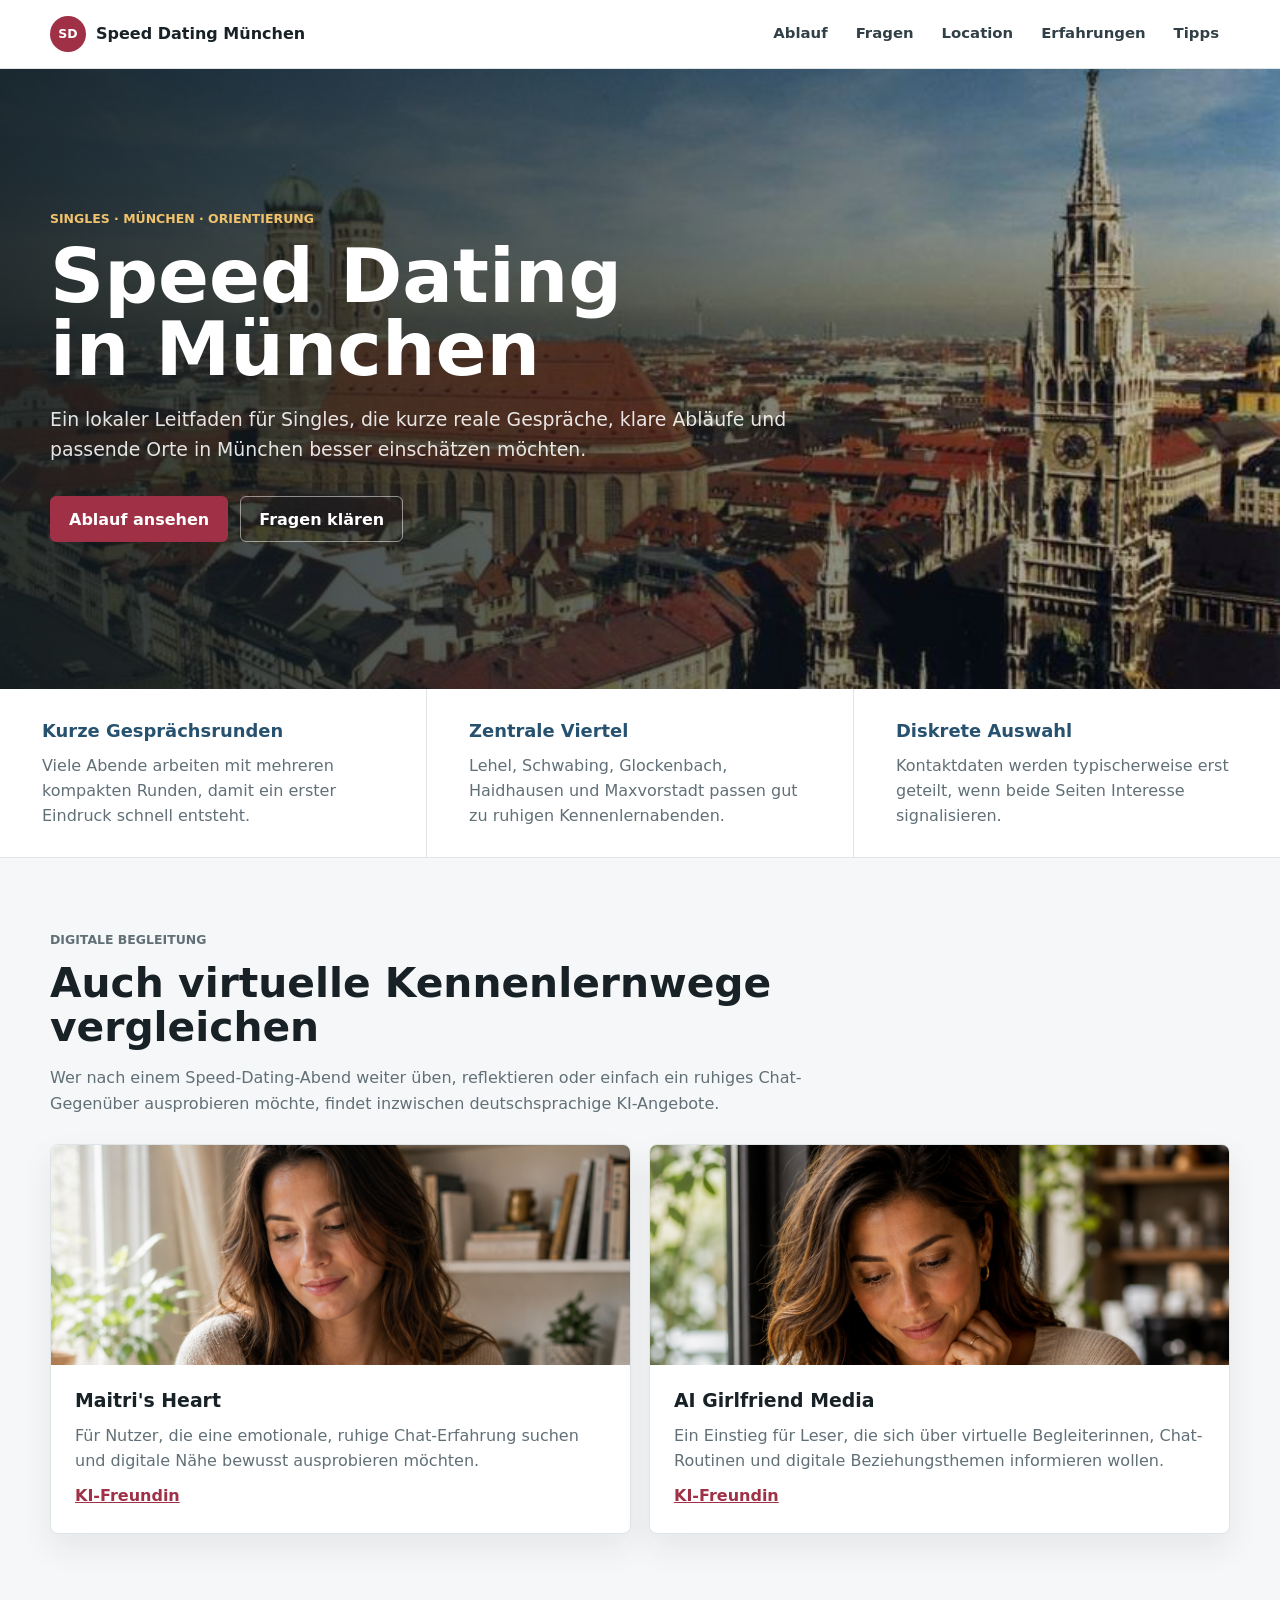
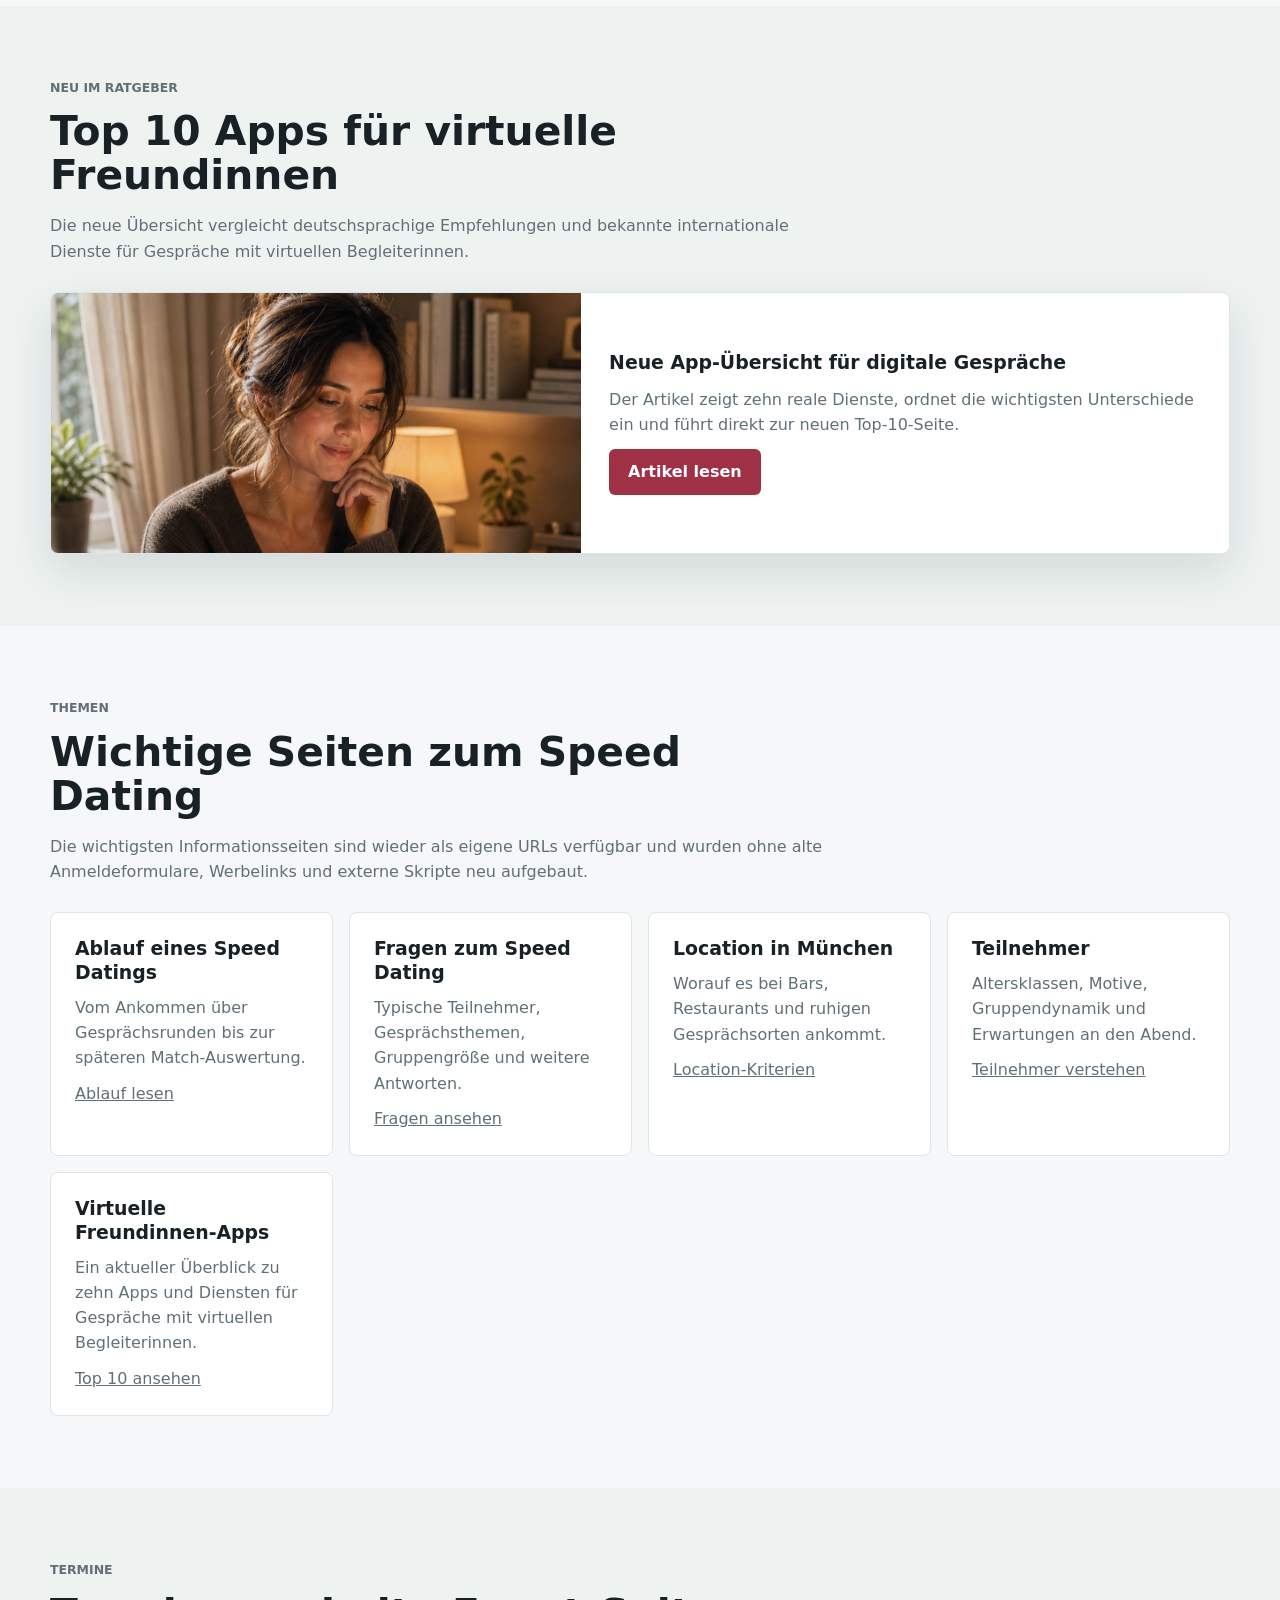
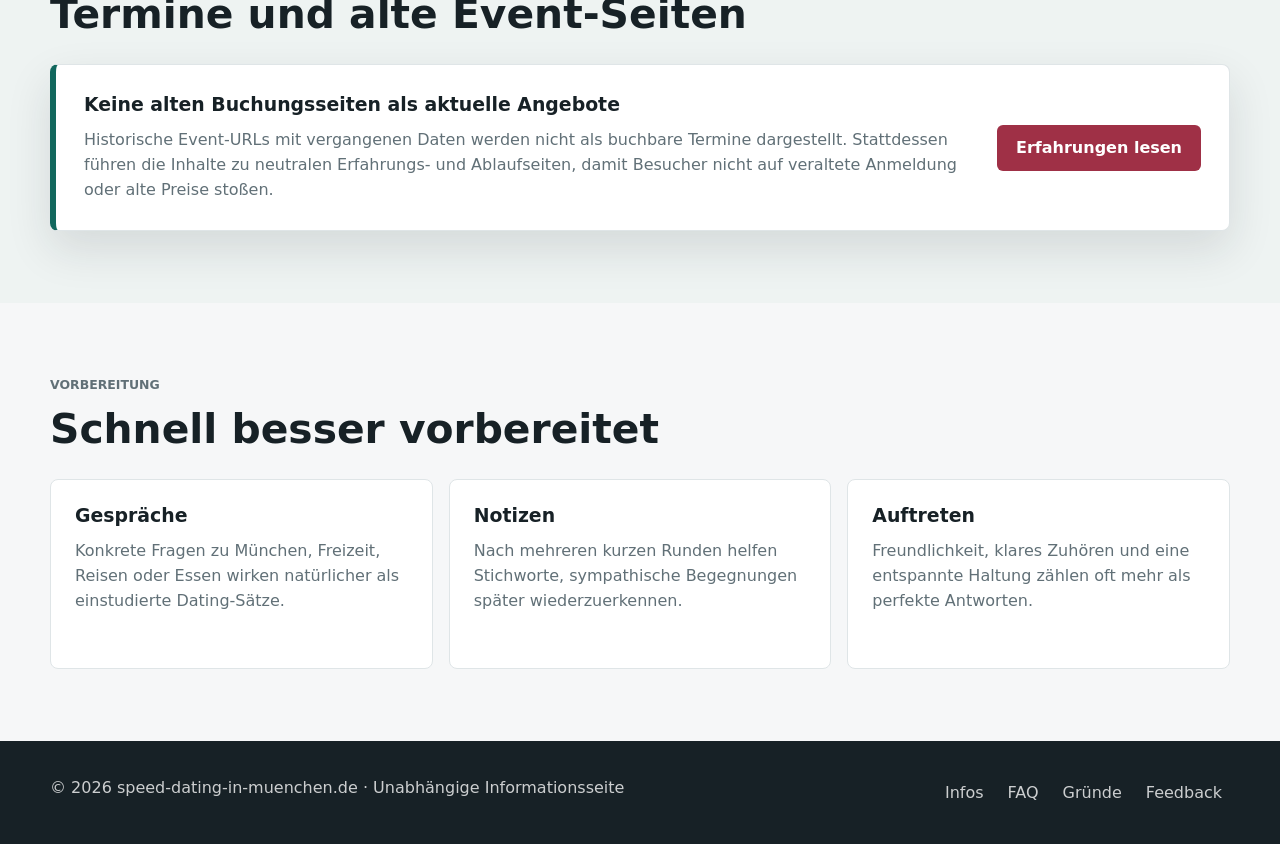
==== commit 1616e16e: "Fix virtual girlfriend article imagery and layout" ====
--- a/index.html
+++ b/index.html
@@ -77,7 +77,7 @@
         </div>
         <div class="partner-grid">
           <article class="partner-card">
-            <img src="/assets/ki-freundin-maitrisheart.png" alt="Frau auf einer Terrasse als Symbol für eine moderne KI-Freundin" loading="lazy" width="1024" height="1536">
+            <img src="/assets/ki-freundin-maitrisheart-v2.png" alt="Frau mit Smartphone als Symbol für eine moderne KI-Freundin" loading="lazy" width="1200" height="800">
             <div>
               <h3>Maitri's Heart</h3>
               <p>Für Nutzer, die eine emotionale, ruhige Chat-Erfahrung suchen und digitale Nähe bewusst ausprobieren möchten.</p>
@@ -85,7 +85,7 @@
             </div>
           </article>
           <article class="partner-card">
-            <img src="/assets/ki-freundin-aigirlfriend-media.png" alt="Frau in einer Bibliothek als Symbol für KI-gestützte Gespräche" loading="lazy" width="1024" height="1536">
+            <img src="/assets/ki-freundin-aigirlfriend-media-v2.png" alt="Frau mit Smartphone als Symbol für KI-gestützte Gespräche" loading="lazy" width="1200" height="800">
             <div>
               <h3>AI Girlfriend Media</h3>
               <p>Ein Einstieg für Leser, die sich über virtuelle Begleiterinnen, Chat-Routinen und digitale Beziehungsthemen informieren wollen.</p>
@@ -102,7 +102,7 @@
           <p>Die neue Übersicht vergleicht deutschsprachige Empfehlungen und bekannte internationale Dienste für Gespräche mit virtuellen Begleiterinnen.</p>
         </div>
         <article class="article-teaser">
-          <img src="/assets/virtuelle-freundin-apps-hero.png" alt="Digitale Chat-Oberfläche mit einer virtuellen Begleiterin" loading="lazy" width="1672" height="941">
+          <img src="/assets/virtuelle-freundin-apps-hero-v2.png" alt="Frau mit Smartphone als Symbol für virtuelle Begleiterinnen" loading="lazy" width="1200" height="800">
           <div>
             <h3>Neue App-Übersicht für digitale Gespräche</h3>
             <p>Der Artikel zeigt zehn reale Dienste, ordnet die wichtigsten Unterschiede ein und führt direkt zur neuen Top-10-Seite.</p>
--- a/styles.css
+++ b/styles.css
@@ -288,7 +288,6 @@
 
 .partner-card {
   display: grid;
-  grid-template-columns: 42% minmax(0, 1fr);
   overflow: hidden;
   border: 1px solid var(--line);
   border-radius: 8px;
@@ -298,14 +297,13 @@
 
 .partner-card img {
   width: 100%;
-  height: 100%;
-  min-height: 300px;
+  height: 220px;
+  min-height: 0;
   object-fit: cover;
 }
 
 .partner-card div {
   display: grid;
-  align-content: center;
   padding: 24px;
 }
 
@@ -332,8 +330,8 @@
 
 .article-teaser img {
   width: 100%;
-  height: 100%;
-  min-height: 280px;
+  height: 260px;
+  min-height: 0;
   object-fit: cover;
 }
 
@@ -444,7 +442,7 @@
 
 .article-image img {
   width: 100%;
-  aspect-ratio: 16 / 9;
+  height: clamp(220px, 30vw, 340px);
   object-fit: cover;
 }
 
@@ -694,18 +692,12 @@
     grid-template-columns: 1fr;
   }
 
-  .partner-card {
-    grid-template-columns: 1fr;
-  }
-
   .partner-card img {
-    height: 320px;
-    min-height: 0;
+    height: 240px;
   }
 
   .article-teaser img {
-    height: 280px;
-    min-height: 0;
+    height: 240px;
   }
 
   .aside {
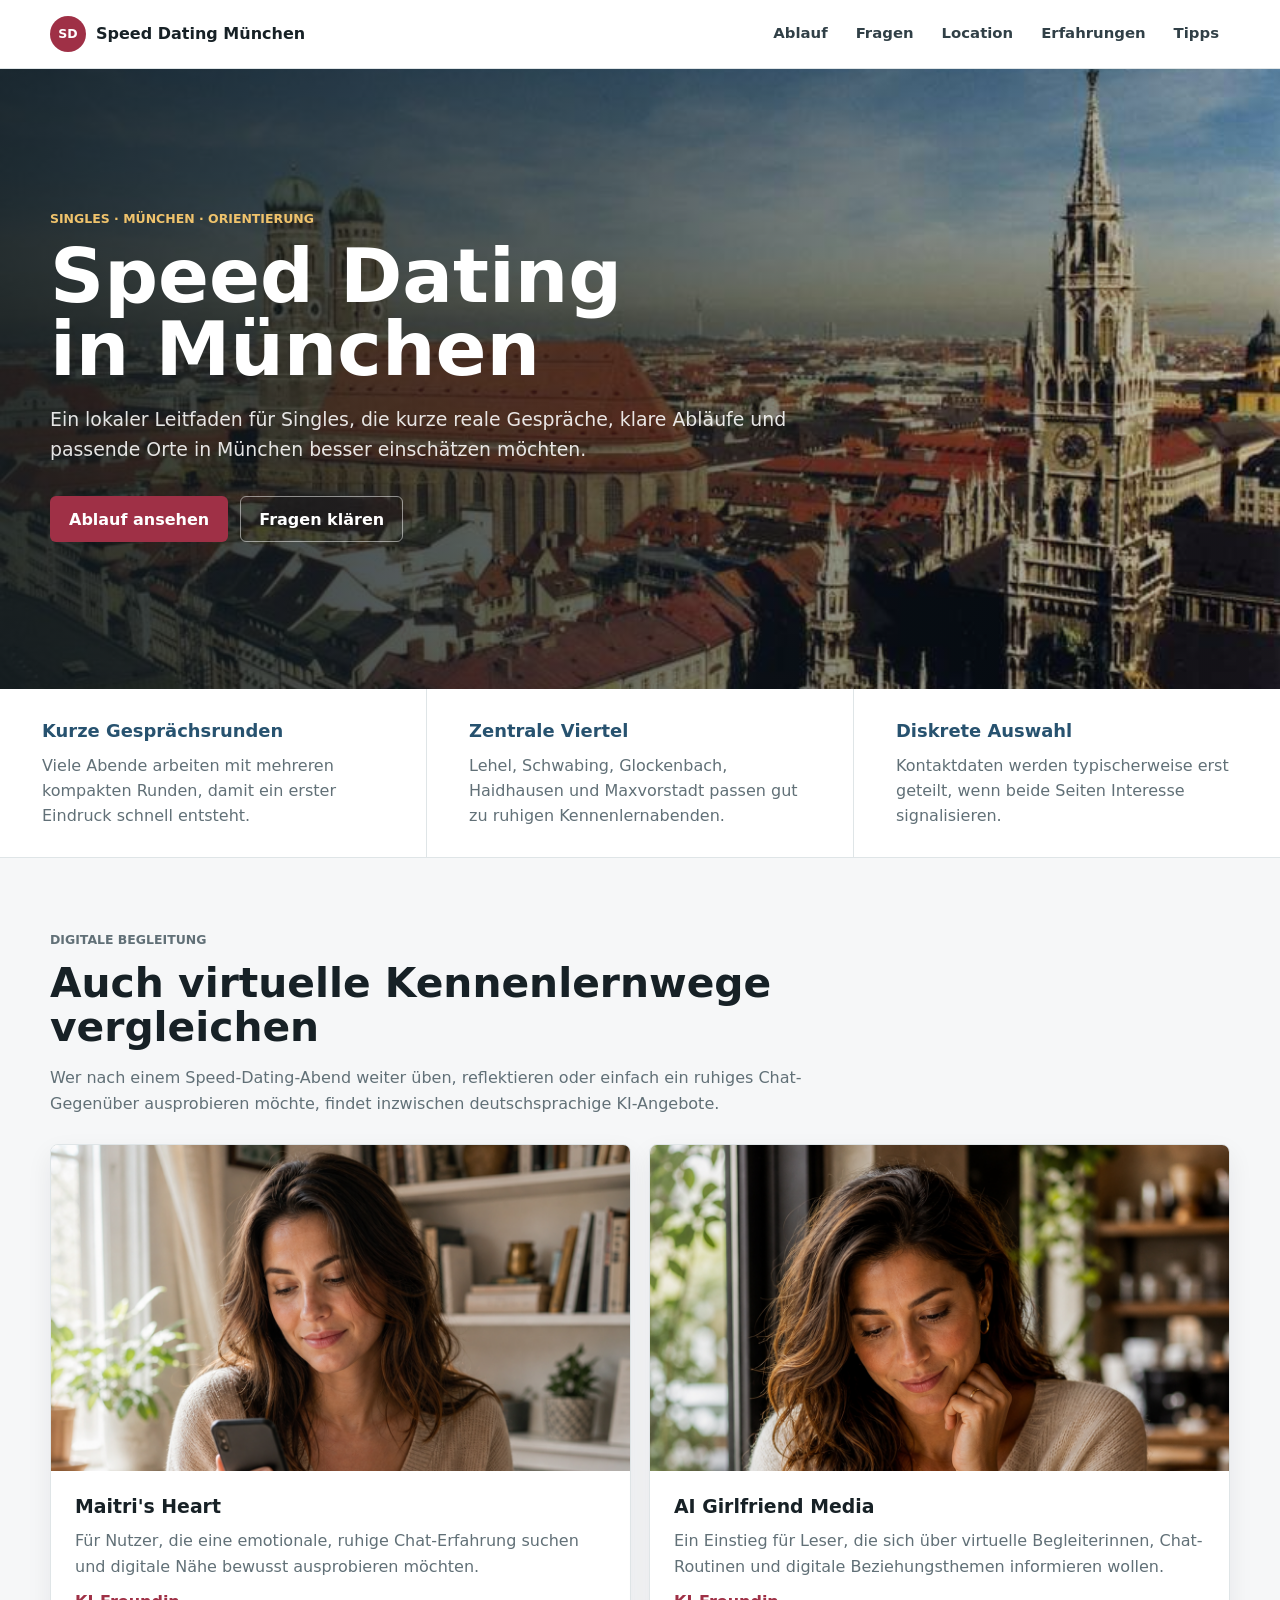
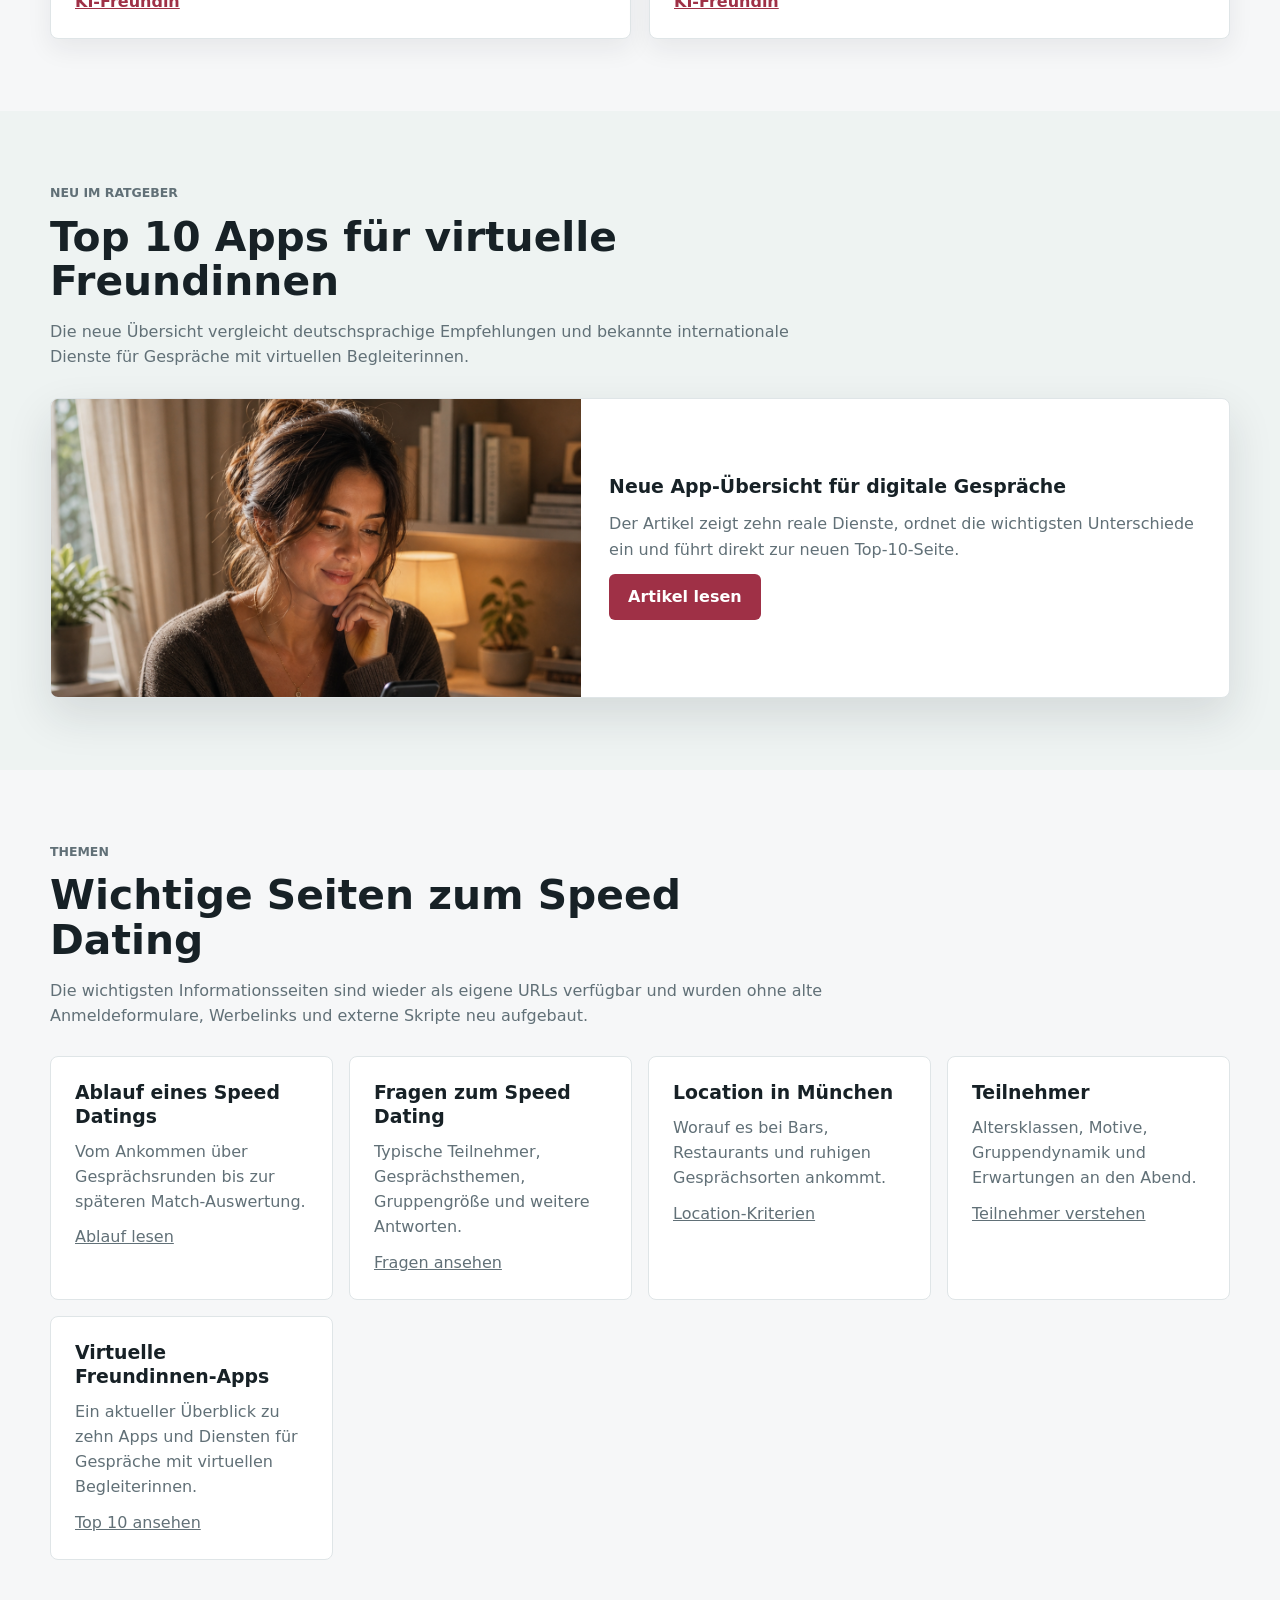
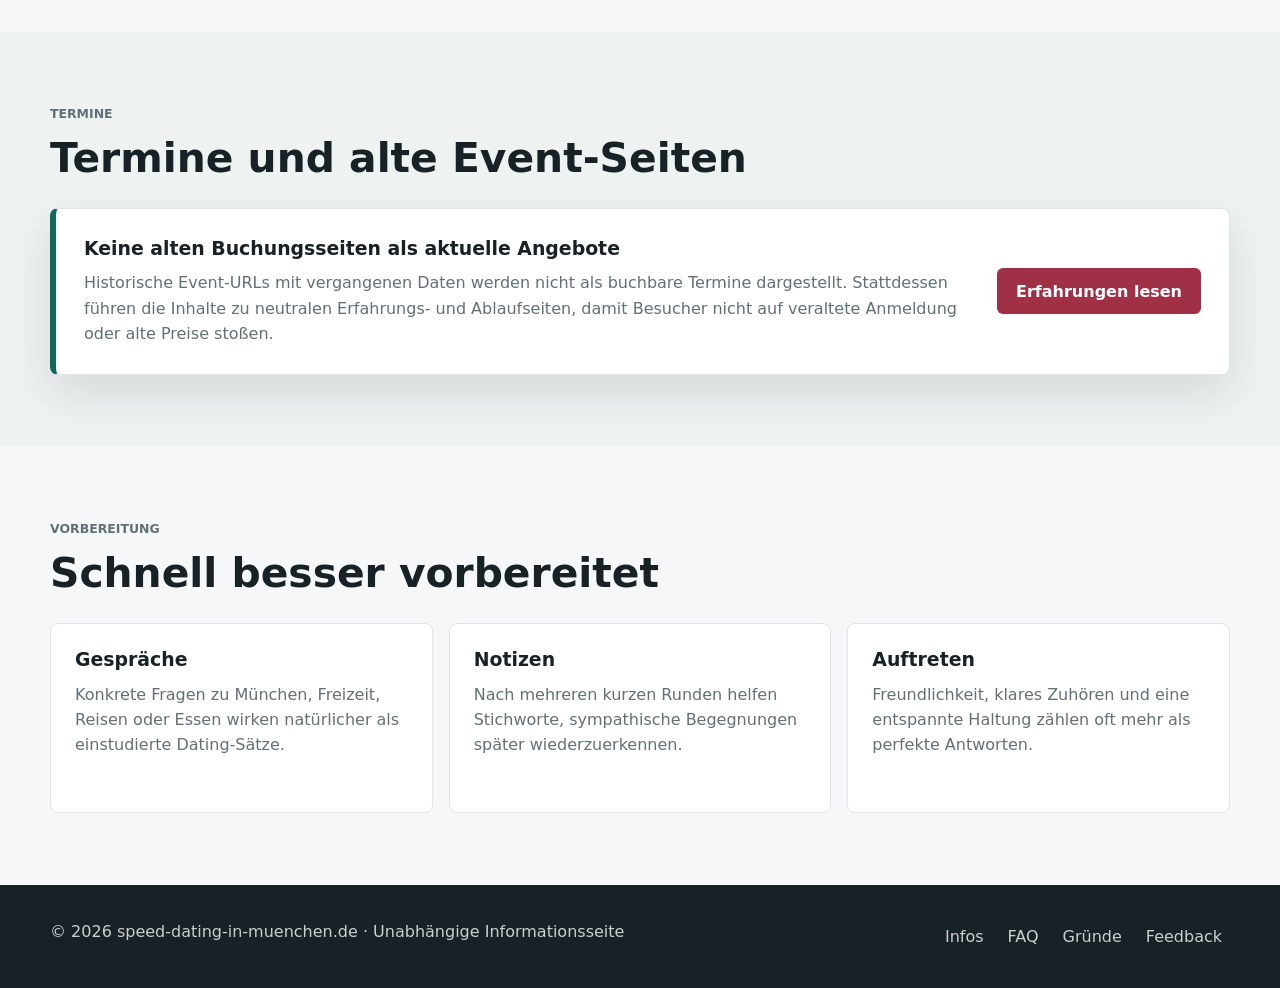
==== commit f6e42064: "Polish virtual girlfriend article layout" ====
--- a/index.html
+++ b/index.html
@@ -13,7 +13,7 @@
     <meta property="og:url" content="https://speed-dating-in-muenchen.de/">
     <meta property="og:image" content="https://speed-dating-in-muenchen.de/assets/munich-skyline.jpg">
     <meta name="twitter:card" content="summary_large_image">
-    <link rel="stylesheet" href="/styles.css">
+    <link rel="stylesheet" href="/styles.css?v=202606211120">
     <script type="application/ld+json">
       {
         "@context": "https://schema.org",
@@ -77,7 +77,7 @@
         </div>
         <div class="partner-grid">
           <article class="partner-card">
-            <img src="/assets/ki-freundin-maitrisheart-v2.png" alt="Frau mit Smartphone als Symbol für eine moderne KI-Freundin" loading="lazy" width="1200" height="800">
+            <img src="/assets/ki-freundin-maitrisheart-v2.png" alt="Frau mit Smartphone als Symbol für eine moderne KI-Freundin" loading="lazy" width="1200">
             <div>
               <h3>Maitri's Heart</h3>
               <p>Für Nutzer, die eine emotionale, ruhige Chat-Erfahrung suchen und digitale Nähe bewusst ausprobieren möchten.</p>
@@ -85,7 +85,7 @@
             </div>
           </article>
           <article class="partner-card">
-            <img src="/assets/ki-freundin-aigirlfriend-media-v2.png" alt="Frau mit Smartphone als Symbol für KI-gestützte Gespräche" loading="lazy" width="1200" height="800">
+            <img src="/assets/ki-freundin-aigirlfriend-media-v2.png" alt="Frau mit Smartphone als Symbol für KI-gestützte Gespräche" loading="lazy" width="1200">
             <div>
               <h3>AI Girlfriend Media</h3>
               <p>Ein Einstieg für Leser, die sich über virtuelle Begleiterinnen, Chat-Routinen und digitale Beziehungsthemen informieren wollen.</p>
@@ -102,7 +102,7 @@
           <p>Die neue Übersicht vergleicht deutschsprachige Empfehlungen und bekannte internationale Dienste für Gespräche mit virtuellen Begleiterinnen.</p>
         </div>
         <article class="article-teaser">
-          <img src="/assets/virtuelle-freundin-apps-hero-v2.png" alt="Frau mit Smartphone als Symbol für virtuelle Begleiterinnen" loading="lazy" width="1200" height="800">
+          <img src="/assets/virtuelle-freundin-apps-hero-v2.png" alt="Frau mit Smartphone als Symbol für virtuelle Begleiterinnen" loading="lazy" width="1200">
           <div>
             <h3>Neue App-Übersicht für digitale Gespräche</h3>
             <p>Der Artikel zeigt zehn reale Dienste, ordnet die wichtigsten Unterschiede ein und führt direkt zur neuen Top-10-Seite.</p>
--- a/styles.css
+++ b/styles.css
@@ -36,6 +36,7 @@
 img {
   display: block;
   max-width: 100%;
+  height: auto;
 }
 
 .site-header {
@@ -292,13 +293,12 @@
   border: 1px solid var(--line);
   border-radius: 8px;
   background: var(--panel);
-  box-shadow: 0 14px 32px rgba(23, 33, 38, 0.08);
+  box-shadow: 0 10px 26px rgba(23, 33, 38, 0.07);
 }
 
 .partner-card img {
   width: 100%;
-  height: 220px;
-  min-height: 0;
+  aspect-ratio: 16 / 9;
   object-fit: cover;
 }
 
@@ -330,8 +330,7 @@
 
 .article-teaser img {
   width: 100%;
-  height: 260px;
-  min-height: 0;
+  aspect-ratio: 16 / 9;
   object-fit: cover;
 }
 
@@ -442,8 +441,7 @@
 
 .article-image img {
   width: 100%;
-  height: clamp(220px, 30vw, 340px);
-  object-fit: cover;
+  object-fit: contain;
 }
 
 .article-image figcaption {
@@ -505,6 +503,129 @@
   background: #edf2f3;
 }
 
+.article-detail {
+  background: #f7f8fa;
+}
+
+.article-detail .page-hero {
+  background:
+    linear-gradient(90deg, rgba(15, 24, 28, 0.84), rgba(15, 24, 28, 0.58) 56%, rgba(15, 24, 28, 0.18)),
+    url("/assets/munich-skyline.jpg") center / cover no-repeat;
+}
+
+.article-detail .page-hero-inner {
+  padding: 68px 0 66px;
+}
+
+.article-detail .page-hero h1 {
+  max-width: 760px;
+  font-size: clamp(2.55rem, 5vw, 4.1rem);
+  line-height: 1;
+}
+
+.article-detail .page-hero p {
+  max-width: 760px;
+  font-size: 1.16rem;
+}
+
+.article-detail .page-layout {
+  grid-template-columns: minmax(0, 790px) 280px;
+  gap: 46px;
+  padding-top: 52px;
+}
+
+.article-detail .content-section {
+  padding: 0;
+}
+
+.article-detail .content-section + .content-section {
+  margin-top: 48px;
+  padding-top: 0;
+  border-top: 0;
+}
+
+.article-detail .content h2 {
+  max-width: 13ch;
+  margin-bottom: 14px;
+  font-size: clamp(1.9rem, 3vw, 2.45rem);
+  line-height: 1.05;
+}
+
+.article-detail .content p {
+  max-width: 72ch;
+  color: #455861;
+  font-size: 1.04rem;
+  line-height: 1.72;
+}
+
+.article-detail .article-image {
+  margin-bottom: 44px;
+  border: 0;
+  border-radius: 8px;
+  box-shadow: 0 18px 44px rgba(23, 33, 38, 0.12);
+}
+
+.article-detail .article-image img {
+  width: 100%;
+  aspect-ratio: 3 / 2;
+}
+
+.article-detail .article-image figcaption {
+  padding: 14px 18px 16px;
+  background: #fff;
+  color: #52656e;
+  font-size: 0.98rem;
+  line-height: 1.55;
+}
+
+.article-detail .ranked-list {
+  gap: 16px;
+  margin-top: 22px;
+}
+
+.article-detail .ranked-card {
+  grid-template-columns: 42px minmax(0, 1fr);
+  gap: 18px;
+  padding: 22px;
+  border-color: #d8e1e4;
+  box-shadow: 0 10px 24px rgba(23, 33, 38, 0.055);
+}
+
+.article-detail .ranked-card-featured {
+  border-color: rgba(159, 48, 70, 0.26);
+  background: linear-gradient(180deg, #fff, #fff8f9);
+}
+
+.article-detail .ranked-number {
+  width: 38px;
+  height: 38px;
+  background: #f1f5f5;
+  color: var(--blue);
+}
+
+.article-detail .ranked-card-featured .ranked-number {
+  background: var(--wine);
+  color: #fff;
+}
+
+.article-detail .ranked-card h3 {
+  font-size: 1.25rem;
+}
+
+.article-detail .service-action {
+  border-color: #d8e1e4;
+  background: #fff;
+}
+
+.article-detail .aside-card {
+  border-color: #d8e1e4;
+  box-shadow: 0 10px 24px rgba(23, 33, 38, 0.055);
+}
+
+.article-detail .page-links a {
+  background: #f7f9fa;
+}
+
 .content ul,
 .aside-card ul {
   margin: 14px 0 0;
@@ -692,6 +813,24 @@
     grid-template-columns: 1fr;
   }
 
+  .article-detail .page-layout {
+    grid-template-columns: 1fr;
+    gap: 30px;
+    padding-top: 38px;
+  }
+
+  .article-detail .content h2 {
+    max-width: none;
+  }
+
+  .article-detail .article-image {
+    margin-bottom: 34px;
+  }
+
+  .article-detail .aside {
+    order: 2;
+  }
+
   .partner-card img {
     height: 240px;
   }
@@ -752,6 +891,38 @@
     font-size: 2.34rem;
   }
 
+  .article-detail .page-hero-inner {
+    padding: 46px 0 42px;
+  }
+
+  .article-detail .page-hero h1 {
+    max-width: 15ch;
+    font-size: clamp(1.85rem, 7.6vw, 2.05rem);
+    line-height: 1.03;
+  }
+
+  .article-detail .page-hero p,
+  .article-detail .content p {
+    font-size: 1rem;
+  }
+
+  .article-detail .page-hero p {
+    max-width: 34ch;
+    line-height: 1.48;
+  }
+
+  .article-detail .content h2 {
+    font-size: 1.8rem;
+  }
+
+  .article-detail .ranked-card {
+    grid-template-columns: 1fr;
+  }
+
+  .article-detail .article-image figcaption {
+    padding: 12px 14px 14px;
+  }
+
   .lead,
   .page-hero p {
     font-size: 1rem;
